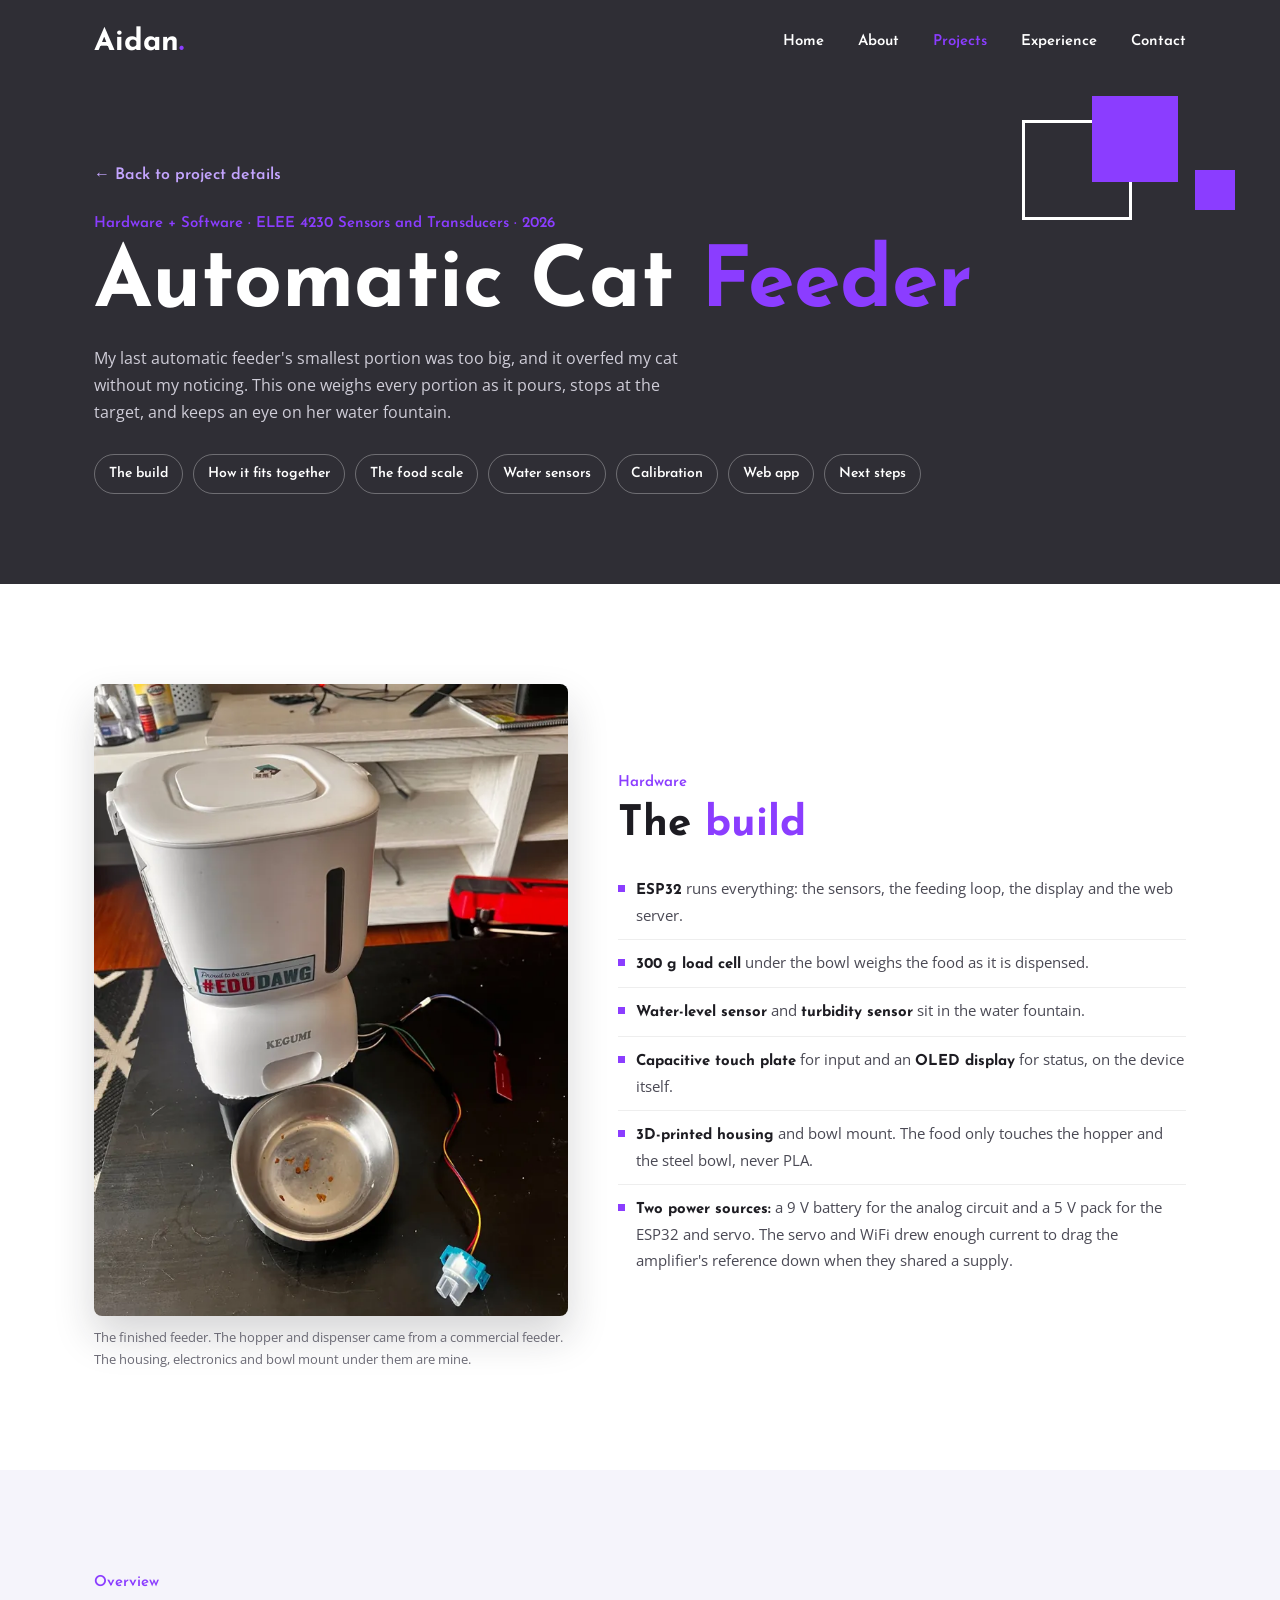
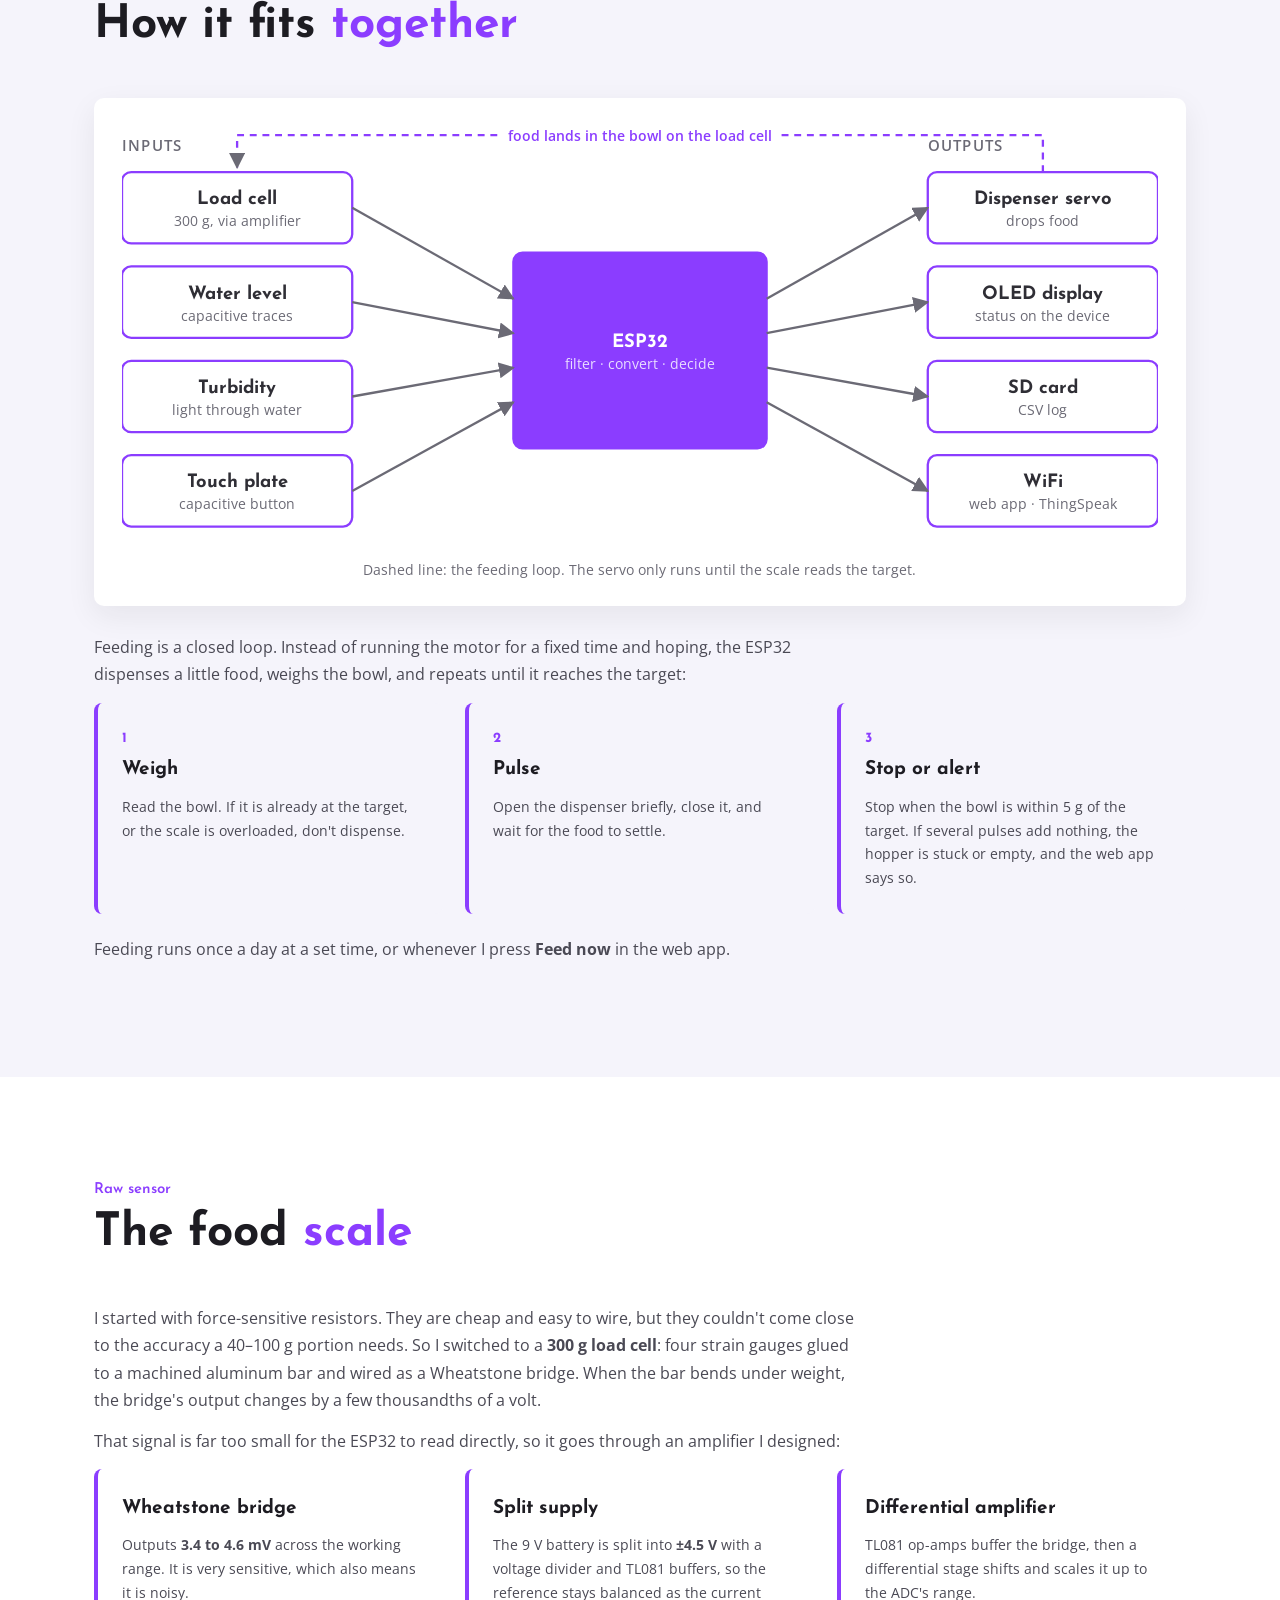
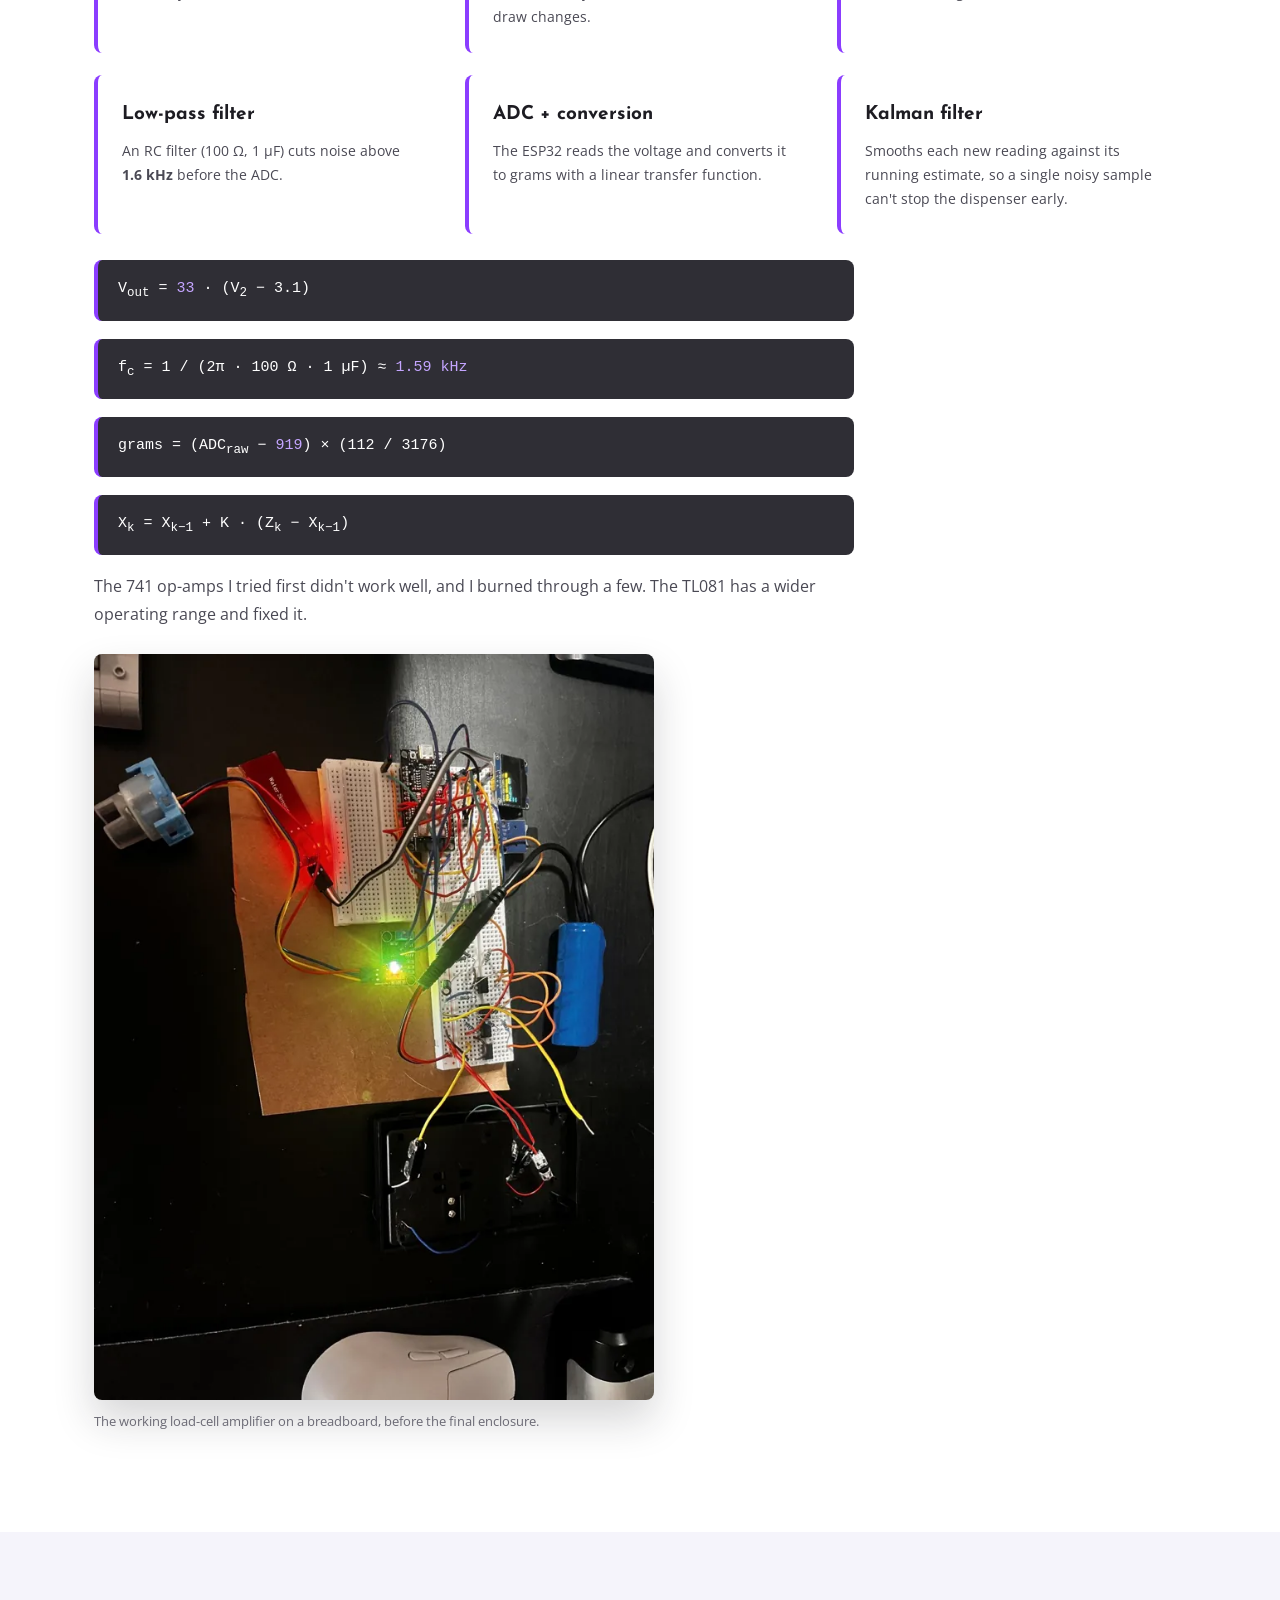
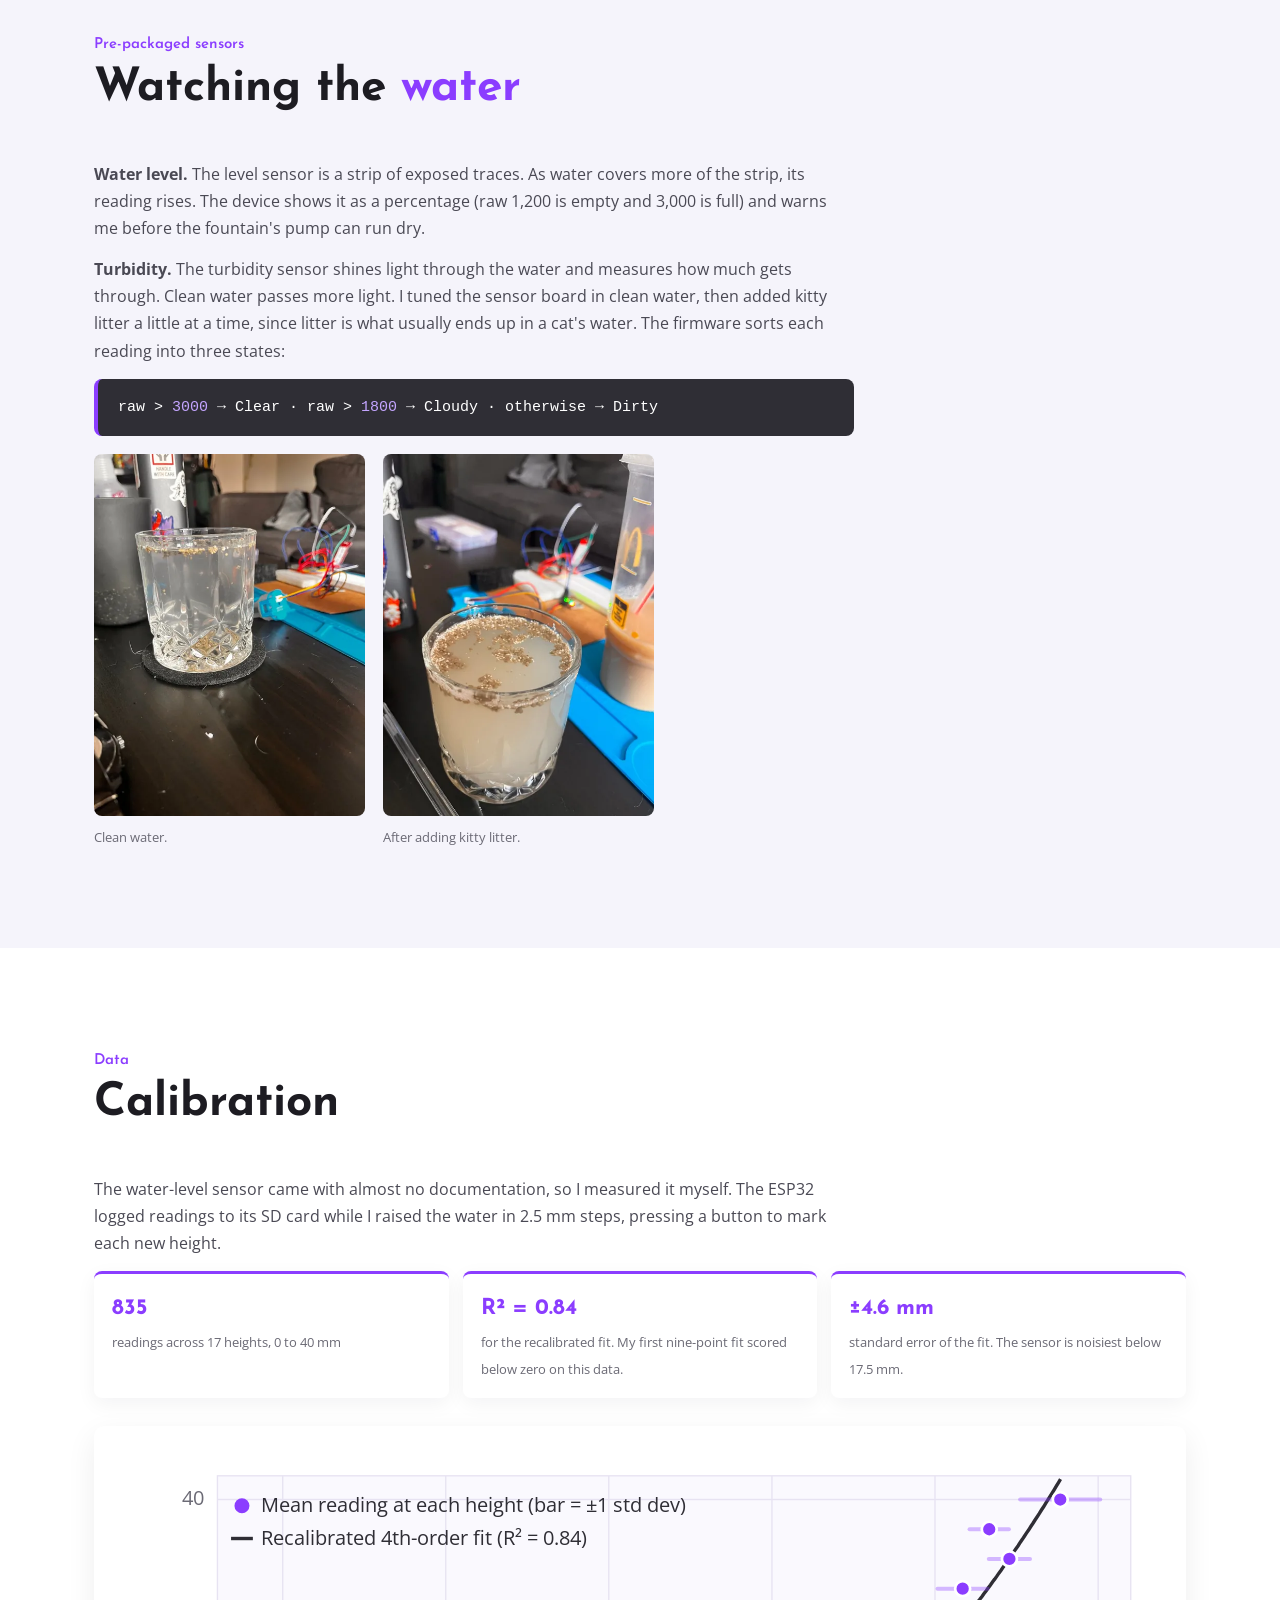
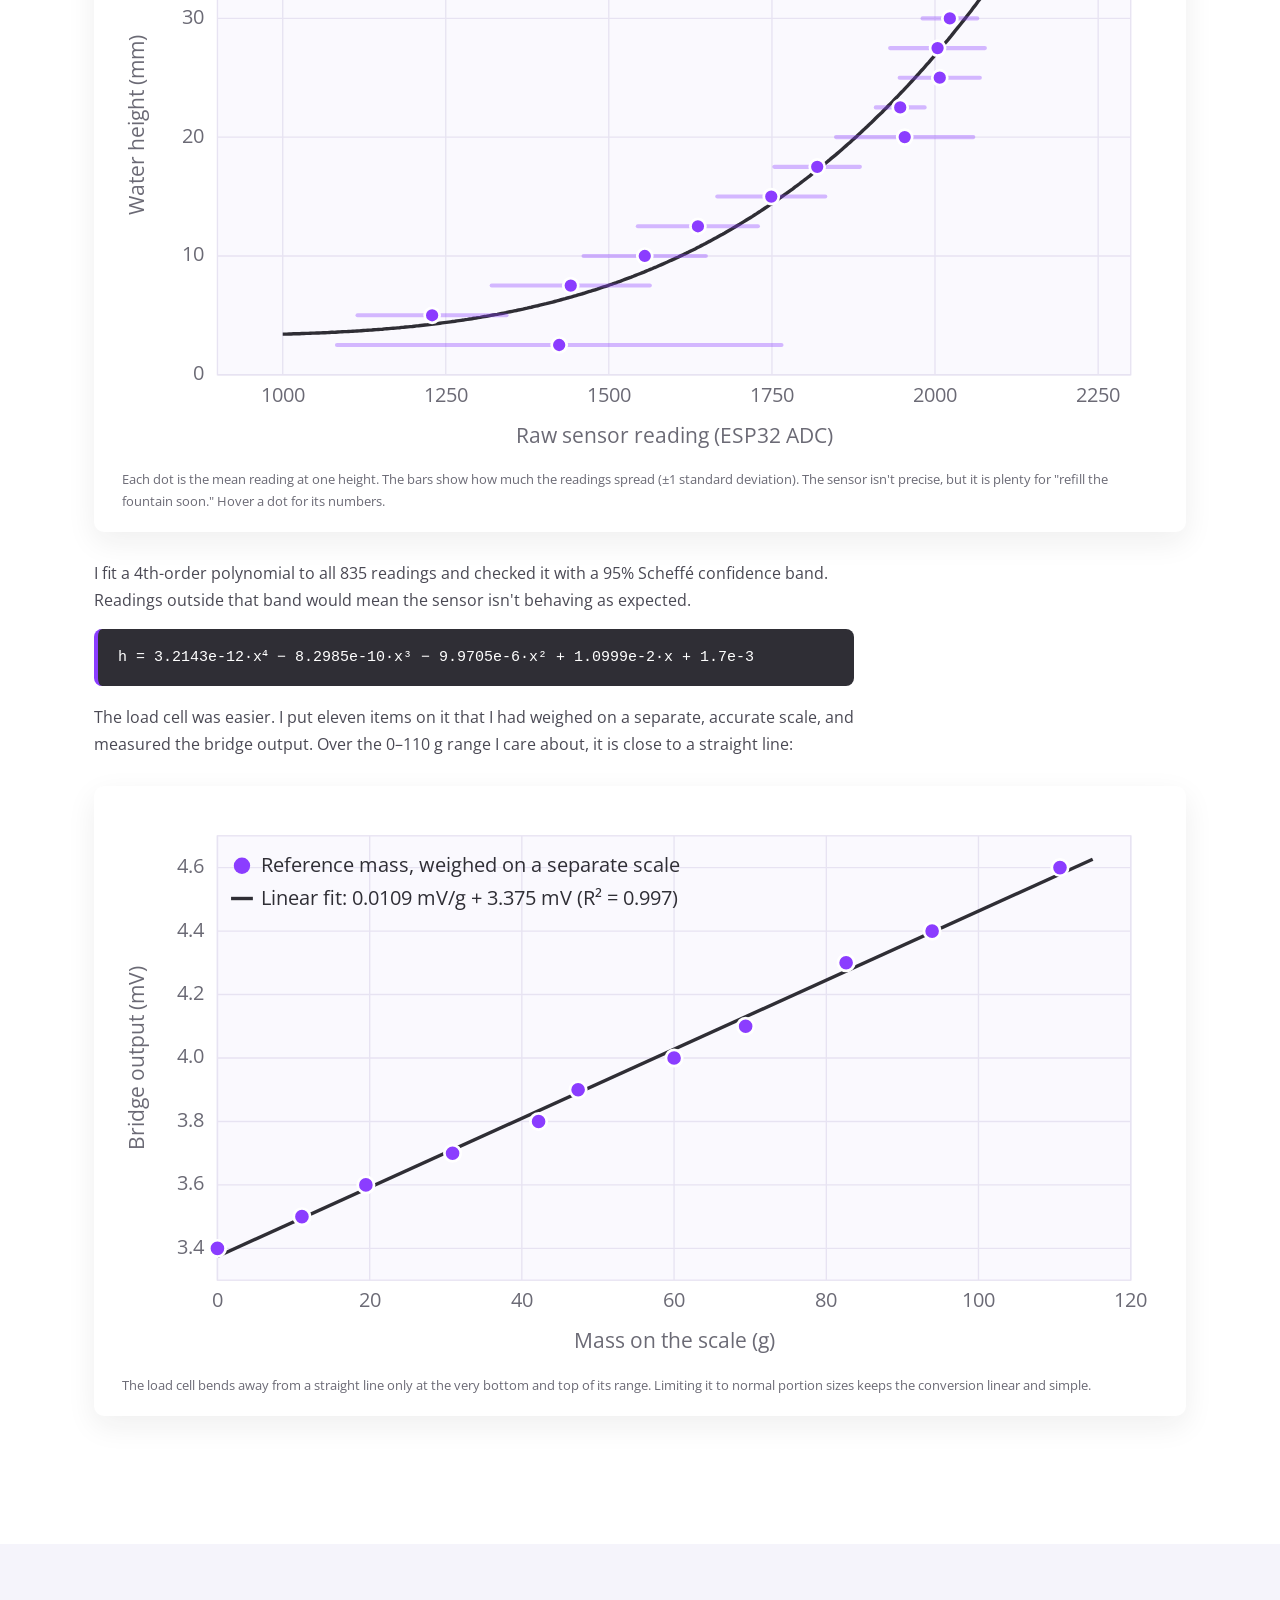
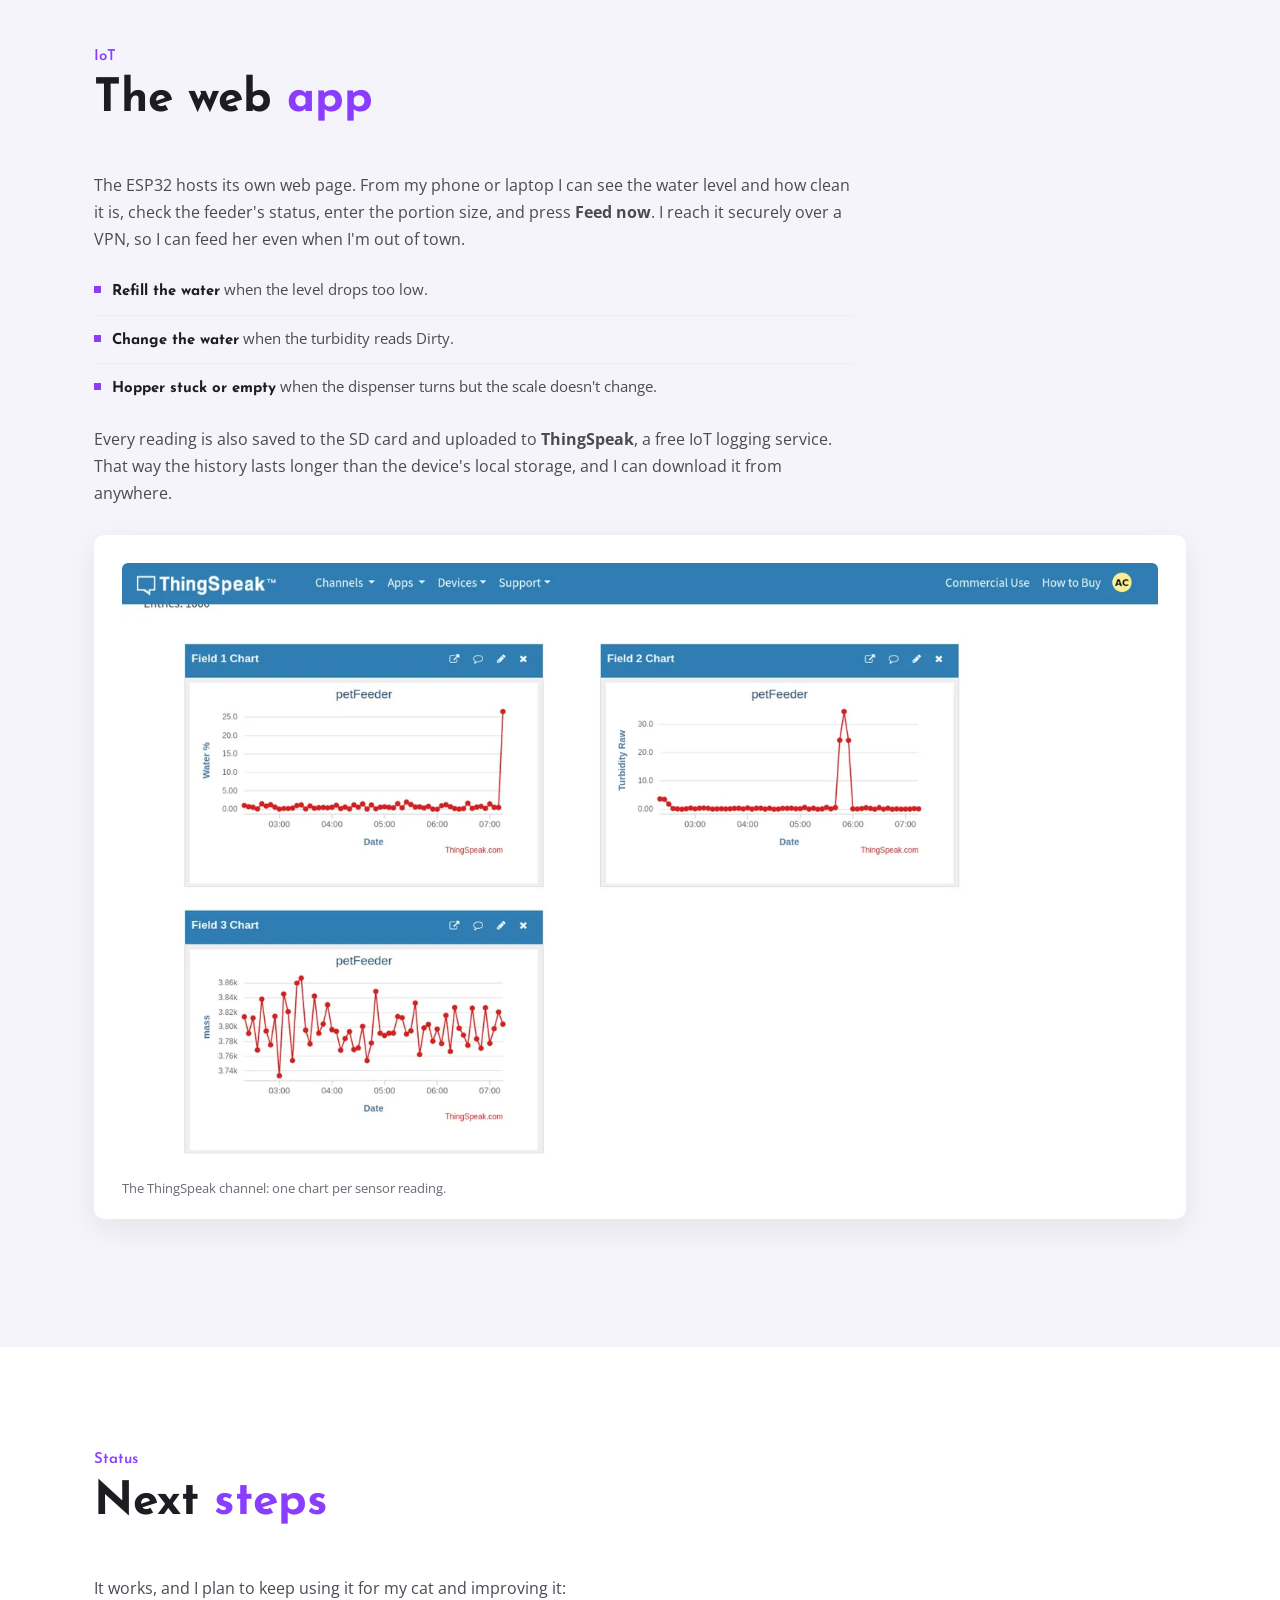
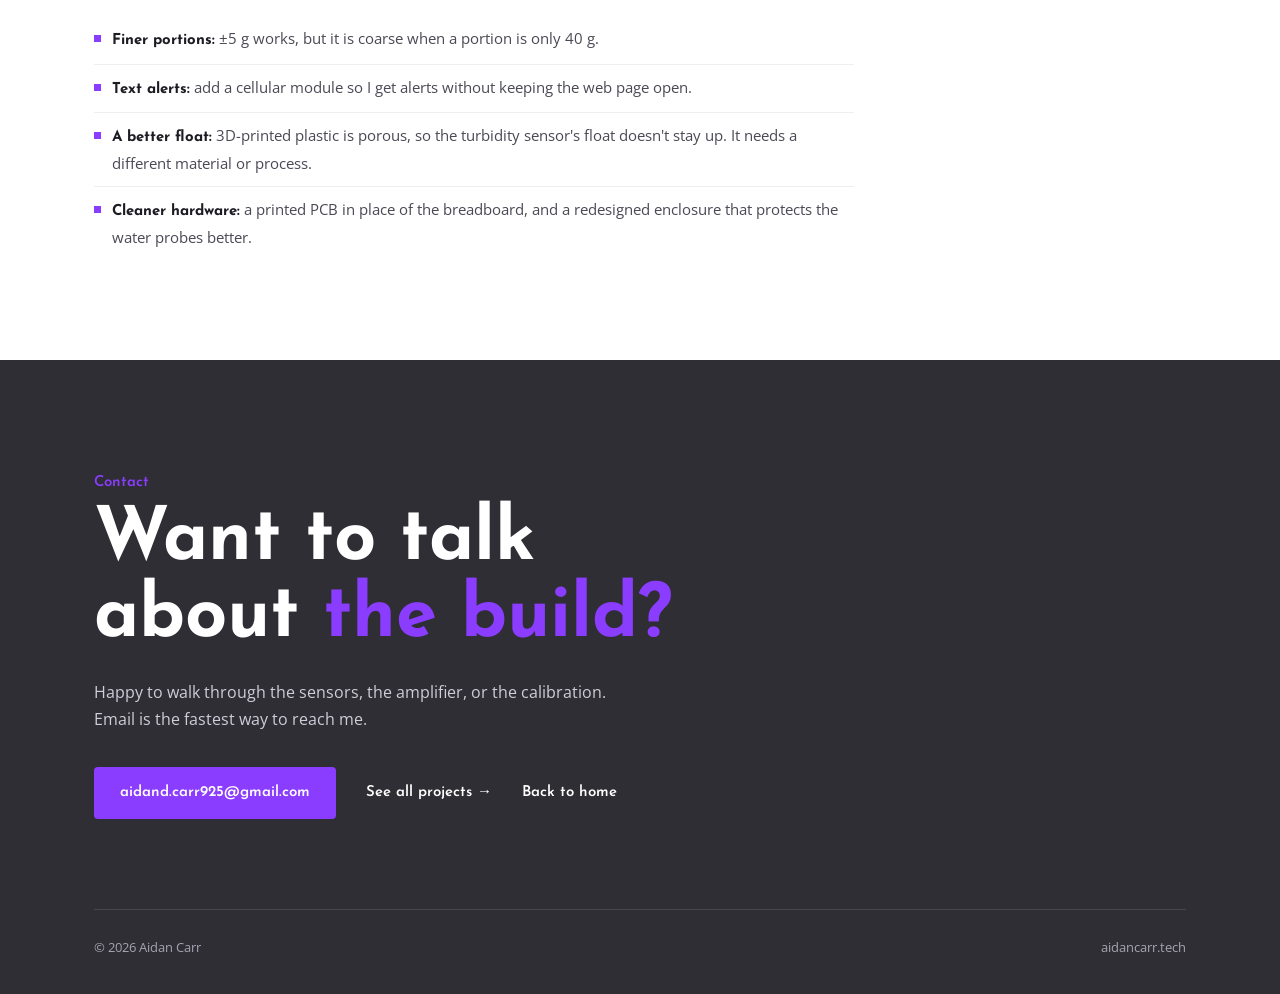
==== cat-feeder.html @ 960947ce "Add cat feeder explanation page; replace demo video link with it Co-Authored-By: Claude Opus 5.5 <no" ====
<!doctype html>
<html lang="en">
<head>
<meta charset="utf-8">
<meta name="viewport" content="width=device-width, initial-scale=1">
<title>Automatic Cat Feeder | Aidan Carr</title>
<meta name="description" content="How Aidan Carr's ESP32 cat feeder weighs every portion with a load cell, monitors water level and turbidity, and serves a web app for remote feeding.">
<link rel="preconnect" href="https://fonts.googleapis.com">
<link rel="preconnect" href="https://fonts.gstatic.com" crossorigin>
<link href="https://fonts.googleapis.com/css2?family=Josefin+Sans:wght@400;600;700&family=Open+Sans:wght@400;600&display=swap" rel="stylesheet">
<link rel="stylesheet" href="style.css">
<style>
.split{display:grid;grid-template-columns:1fr 1.2fr;gap:50px;align-items:center}
.photo img{width:100%;height:auto;display:block;border-radius:8px;box-shadow:0 20px 40px rgba(29,28,34,.18)}
figure{margin:0}
figcaption{font-size:13px;color:var(--muted);margin-top:10px}
.facts{list-style:none}
.facts li{font-size:15px;color:#4a4954;padding:10px 0 10px 18px;position:relative;border-bottom:1px solid #eee}
.facts li:last-child{border:0}
.facts li::before{content:'';position:absolute;left:0;top:19px;width:7px;height:7px;background:var(--purple)}
.facts b{font-family:'Josefin Sans';color:var(--ink)}
.prose{max-width:760px}
.prose p{color:#4a4954;margin-bottom:14px}
.eq{font-family:ui-monospace,SFMono-Regular,Menlo,monospace;font-size:15px;background:var(--dark);color:#fff;border-radius:8px;padding:16px 20px;margin:6px 0 18px;overflow-x:auto;white-space:nowrap;border-left:4px solid var(--purple)}
.eq .c{color:#c4a5ff}
.fig-card{background:#fff;border-radius:10px;padding:28px 28px 20px;box-shadow:0 10px 30px rgba(29,28,34,.07);margin:28px 0}
.fig-card figcaption{margin-top:14px}
.blocks{display:grid;grid-template-columns:repeat(3,1fr);gap:22px;margin-top:8px}
.block{background:var(--light);border-radius:8px;padding:24px;border-left:4px solid var(--purple)}
.sec.alt .block{background:#fff}
.block h3{font-size:19px;margin-bottom:8px}
.block p{font-size:14px;color:#4a4954}
.block code{font-size:12.5px;background:#ece6ff;color:var(--purple-d);padding:1px 6px;border-radius:4px}
.block .n{font-family:'Josefin Sans';font-weight:700;color:var(--purple);font-size:14px;display:block;margin-bottom:4px}
.stats{display:grid;grid-template-columns:repeat(3,1fr);gap:14px;margin:8px 0 18px}
.stats div{background:#fff;border-radius:8px;padding:16px 18px;border-top:3px solid var(--purple);box-shadow:0 6px 20px rgba(29,28,34,.05)}
.stats b{display:block;font-family:'Josefin Sans';font-size:22px;color:var(--purple)}
.stats small{color:var(--muted);font-size:13px}
.scroll{overflow-x:auto;-webkit-overflow-scrolling:touch}
.scroll svg{min-width:600px}
.pair{display:grid;grid-template-columns:1fr 1fr;gap:18px;max-width:560px}
.pair img{width:100%;height:auto;display:block;border-radius:8px}
@media(max-width:980px){.split{grid-template-columns:1fr;gap:30px}.blocks{grid-template-columns:1fr 1fr}.stats{grid-template-columns:1fr}.fig-card{padding:18px 14px 14px}}
@media(max-width:600px){.blocks{grid-template-columns:1fr}}
</style>
</head>
<body>

<nav><div class="wrap">
<a class="logo" href="index.html">Aidan<span>.</span></a>
<ul>
<li><a href="index.html">Home</a></li>
<li><a href="index.html#about">About</a></li>
<li><a class="on" href="projects.html">Projects</a></li>
<li><a href="experience.html">Experience</a></li>
<li><a href="index.html#contact">Contact</a></li>
</ul>
</div></nav>

<header class="page-hero">
<div class="pf"></div><div class="sq p1"></div><div class="sq p2"></div>
<div class="wrap">
<a class="back" href="projects.html#cat-feeder">← Back to project details</a>
<span class="eyebrow">Hardware + Software · ELEE 4230 Sensors and Transducers · 2026</span>
<h1>Automatic Cat <span>Feeder</span></h1>
<p>My last automatic feeder's smallest portion was too big, and it overfed my cat without my noticing. This one weighs every portion as it pours, stops at the target, and keeps an eye on her water fountain.</p>
<div class="jump"><a href="#build">The build</a><a href="#system">How it fits together</a><a href="#scale">The food scale</a><a href="#water">Water sensors</a><a href="#calibration">Calibration</a><a href="#web">Web app</a><a href="#next">Next steps</a></div>
</div>
</header>

<section class="sec alt" id="build"><div class="wrap split">
<figure class="photo">
<img src="cat-feeder-final.webp" alt="The finished feeder: a white hopper on top of a 3D-printed base, with a steel bowl on the load-cell mount and the water sensors on wires beside it." width="675" height="900" loading="lazy">
<figcaption>The finished feeder. The hopper and dispenser came from a commercial feeder. The housing, electronics and bowl mount under them are mine.</figcaption>
</figure>
<div>
<span class="eyebrow">Hardware</span>
<h2 style="font-size:clamp(30px,3.6vw,42px);line-height:1.1;margin-bottom:18px">The <span class="purple">build</span></h2>
<ul class="facts">
<li><b>ESP32</b> runs everything: the sensors, the feeding loop, the display and the web server.</li>
<li><b>300 g load cell</b> under the bowl weighs the food as it is dispensed.</li>
<li><b>Water-level sensor</b> and <b>turbidity sensor</b> sit in the water fountain.</li>
<li><b>Capacitive touch plate</b> for input and an <b>OLED display</b> for status, on the device itself.</li>
<li><b>3D-printed housing</b> and bowl mount. The food only touches the hopper and the steel bowl, never PLA.</li>
<li><b>Two power sources:</b> a 9 V battery for the analog circuit and a 5 V pack for the ESP32 and servo. The servo and WiFi drew enough current to drag the amplifier's reference down when they shared a supply.</li>
</ul>
</div>
</div></section>

<section class="sec" id="system"><div class="wrap">
<div class="sec-head"><span class="eyebrow">Overview</span><h2>How it fits <span class="purple">together</span></h2></div>
<figure class="fig-card">
<div class="scroll"><svg viewBox="0 0 900 400" xmlns="http://www.w3.org/2000/svg" role="img" aria-labelledby="sysT sysD" style="width:100%;height:auto;display:block">
<title id="sysT">How the feeder is connected</title>
<desc id="sysD">Four inputs feed the ESP32: the load cell through its amplifier, the water level sensor, the turbidity sensor, and the touch plate. The ESP32 drives the dispenser servo, the OLED display and the SD card, and talks over WiFi to the web app and ThingSpeak. The servo drops food into the bowl on the load cell, which closes the feeding loop.</desc>
<defs><marker id="ah" viewBox="0 0 10 10" refX="9" refY="5" markerWidth="7" markerHeight="7" orient="auto"><path d="M0 0L10 5L0 10z" fill="#6b6a75"/></marker></defs>
<text x="0" y="22" font-size="13" font-weight="600" fill="#6b6a75" letter-spacing=".08em">INPUTS</text>
<text x="700" y="22" font-size="13" font-weight="600" fill="#6b6a75" letter-spacing=".08em">OUTPUTS</text>
<rect x="0" y="40" width="200" height="62" rx="8" fill="#fff" stroke="#8b3dff" stroke-width="2"/><text x="100.0" y="68.0" text-anchor="middle" font-family="Josefin Sans,sans-serif" font-weight="700" font-size="16" fill="#2f2e35">Load cell</text><text x="100.0" y="87.0" text-anchor="middle" font-size="12.5" fill="#6b6a75">300 g, via amplifier</text>
<rect x="0" y="122" width="200" height="62" rx="8" fill="#fff" stroke="#8b3dff" stroke-width="2"/><text x="100.0" y="150.0" text-anchor="middle" font-family="Josefin Sans,sans-serif" font-weight="700" font-size="16" fill="#2f2e35">Water level</text><text x="100.0" y="169.0" text-anchor="middle" font-size="12.5" fill="#6b6a75">capacitive traces</text>
<rect x="0" y="204" width="200" height="62" rx="8" fill="#fff" stroke="#8b3dff" stroke-width="2"/><text x="100.0" y="232.0" text-anchor="middle" font-family="Josefin Sans,sans-serif" font-weight="700" font-size="16" fill="#2f2e35">Turbidity</text><text x="100.0" y="251.0" text-anchor="middle" font-size="12.5" fill="#6b6a75">light through water</text>
<rect x="0" y="286" width="200" height="62" rx="8" fill="#fff" stroke="#8b3dff" stroke-width="2"/><text x="100.0" y="314.0" text-anchor="middle" font-family="Josefin Sans,sans-serif" font-weight="700" font-size="16" fill="#2f2e35">Touch plate</text><text x="100.0" y="333.0" text-anchor="middle" font-size="12.5" fill="#6b6a75">capacitive button</text>
<rect x="340" y="110" width="220" height="170" rx="8" fill="#8b3dff" stroke="#8b3dff" stroke-width="2"/><text x="450.0" y="192.0" text-anchor="middle" font-family="Josefin Sans,sans-serif" font-weight="700" font-size="16" fill="#fff">ESP32</text><text x="450.0" y="211.0" text-anchor="middle" font-size="12.5" fill="#e9ddff">filter · convert · decide</text>
<rect x="700" y="40" width="200" height="62" rx="8" fill="#fff" stroke="#8b3dff" stroke-width="2"/><text x="800.0" y="68.0" text-anchor="middle" font-family="Josefin Sans,sans-serif" font-weight="700" font-size="16" fill="#2f2e35">Dispenser servo</text><text x="800.0" y="87.0" text-anchor="middle" font-size="12.5" fill="#6b6a75">drops food</text>
<rect x="700" y="122" width="200" height="62" rx="8" fill="#fff" stroke="#8b3dff" stroke-width="2"/><text x="800.0" y="150.0" text-anchor="middle" font-family="Josefin Sans,sans-serif" font-weight="700" font-size="16" fill="#2f2e35">OLED display</text><text x="800.0" y="169.0" text-anchor="middle" font-size="12.5" fill="#6b6a75">status on the device</text>
<rect x="700" y="204" width="200" height="62" rx="8" fill="#fff" stroke="#8b3dff" stroke-width="2"/><text x="800.0" y="232.0" text-anchor="middle" font-family="Josefin Sans,sans-serif" font-weight="700" font-size="16" fill="#2f2e35">SD card</text><text x="800.0" y="251.0" text-anchor="middle" font-size="12.5" fill="#6b6a75">CSV log</text>
<rect x="700" y="286" width="200" height="62" rx="8" fill="#fff" stroke="#8b3dff" stroke-width="2"/><text x="800.0" y="314.0" text-anchor="middle" font-family="Josefin Sans,sans-serif" font-weight="700" font-size="16" fill="#2f2e35">WiFi</text><text x="800.0" y="333.0" text-anchor="middle" font-size="12.5" fill="#6b6a75">web app · ThingSpeak</text>
<path d="M200 71L340 150" stroke="#6b6a75" stroke-width="2" marker-end="url(#ah)"/><path d="M200 153L340 180" stroke="#6b6a75" stroke-width="2" marker-end="url(#ah)"/><path d="M200 235L340 210" stroke="#6b6a75" stroke-width="2" marker-end="url(#ah)"/><path d="M200 317L340 240" stroke="#6b6a75" stroke-width="2" marker-end="url(#ah)"/>
<path d="M560 150L700 71" stroke="#6b6a75" stroke-width="2" marker-end="url(#ah)"/><path d="M560 180L700 153" stroke="#6b6a75" stroke-width="2" marker-end="url(#ah)"/><path d="M560 210L700 235" stroke="#6b6a75" stroke-width="2" marker-end="url(#ah)"/><path d="M560 240L700 317" stroke="#6b6a75" stroke-width="2" marker-end="url(#ah)"/>
<path d="M800 40V8H100V36" fill="none" stroke="#8b3dff" stroke-width="2" stroke-dasharray="6 5" marker-end="url(#ah)"/>
<rect x="330" y="0" width="240" height="18" fill="#fff"/>
<text x="450" y="13" text-anchor="middle" font-size="12.5" font-weight="600" fill="#8b3dff">food lands in the bowl on the load cell</text>
<text x="450" y="390" text-anchor="middle" font-size="12.5" fill="#6b6a75">Dashed line: the feeding loop. The servo only runs until the scale reads the target.</text>
</svg></div>
</figure>
<div class="prose"><p>Feeding is a closed loop. Instead of running the motor for a fixed time and hoping, the ESP32 dispenses a little food, weighs the bowl, and repeats until it reaches the target:</p></div>
<div class="blocks">
<div class="block"><span class="n">1</span><h3>Weigh</h3><p>Read the bowl. If it is already at the target, or the scale is overloaded, don't dispense.</p></div>
<div class="block"><span class="n">2</span><h3>Pulse</h3><p>Open the dispenser briefly, close it, and wait for the food to settle.</p></div>
<div class="block"><span class="n">3</span><h3>Stop or alert</h3><p>Stop when the bowl is within 5 g of the target. If several pulses add nothing, the hopper is stuck or empty, and the web app says so.</p></div>
</div>
<div class="prose" style="margin-top:22px"><p>Feeding runs once a day at a set time, or whenever I press <b>Feed now</b> in the web app.</p></div>
</div></section>

<section class="sec alt" id="scale"><div class="wrap">
<div class="sec-head"><span class="eyebrow">Raw sensor</span><h2>The food <span class="purple">scale</span></h2></div>
<div class="prose">
<p>I started with force-sensitive resistors. They are cheap and easy to wire, but they couldn't come close to the accuracy a 40–100 g portion needs. So I switched to a <b>300 g load cell</b>: four strain gauges glued to a machined aluminum bar and wired as a Wheatstone bridge. When the bar bends under weight, the bridge's output changes by a few thousandths of a volt.</p>
<p>That signal is far too small for the ESP32 to read directly, so it goes through an amplifier I designed:</p>
</div>
<div class="blocks">
<div class="block"><h3>Wheatstone bridge</h3><p>Outputs <b>3.4 to 4.6 mV</b> across the working range. It is very sensitive, which also means it is noisy.</p></div>
<div class="block"><h3>Split supply</h3><p>The 9 V battery is split into <b>±4.5 V</b> with a voltage divider and TL081 buffers, so the reference stays balanced as the current draw changes.</p></div>
<div class="block"><h3>Differential amplifier</h3><p>TL081 op-amps buffer the bridge, then a differential stage shifts and scales it up to the ADC's range.</p></div>
<div class="block"><h3>Low-pass filter</h3><p>An RC filter (100 Ω, 1 µF) cuts noise above <b>1.6 kHz</b> before the ADC.</p></div>
<div class="block"><h3>ADC + conversion</h3><p>The ESP32 reads the voltage and converts it to grams with a linear transfer function.</p></div>
<div class="block"><h3>Kalman filter</h3><p>Smooths each new reading against its running estimate, so a single noisy sample can't stop the dispenser early.</p></div>
</div>
<div class="prose" style="margin-top:26px">
<div class="eq">V<sub>out</sub> = <span class="c">33</span> · (V<sub>2</sub> − 3.1)</div>
<div class="eq">f<sub>c</sub> = 1 / (2π · 100 Ω · 1 µF) ≈ <span class="c">1.59 kHz</span></div>
<div class="eq">grams = (ADC<sub>raw</sub> − <span class="c">919</span>) × (112 / 3176)</div>
<div class="eq">X<sub>k</sub> = X<sub>k−1</sub> + K · (Z<sub>k</sub> − X<sub>k−1</sub>)</div>
<p>The 741 op-amps I tried first didn't work well, and I burned through a few. The TL081 has a wider operating range and fixed it.</p>
</div>
<figure class="photo" style="max-width:560px;margin-top:26px">
<img src="cat-feeder-load-cell.webp" alt="Breadboard with the ESP32, TL081 op-amps and wiring for the load-cell amplifier." width="675" height="900" loading="lazy">
<figcaption>The working load-cell amplifier on a breadboard, before the final enclosure.</figcaption>
</figure>
</div></section>

<section class="sec" id="water"><div class="wrap">
<div class="sec-head"><span class="eyebrow">Pre-packaged sensors</span><h2>Watching the <span class="purple">water</span></h2></div>
<div class="prose">
<p><b>Water level.</b> The level sensor is a strip of exposed traces. As water covers more of the strip, its reading rises. The device shows it as a percentage (raw 1,200 is empty and 3,000 is full) and warns me before the fountain's pump can run dry.</p>
<p><b>Turbidity.</b> The turbidity sensor shines light through the water and measures how much gets through. Clean water passes more light. I tuned the sensor board in clean water, then added kitty litter a little at a time, since litter is what usually ends up in a cat's water. The firmware sorts each reading into three states:</p>
<div class="eq">raw &gt; <span class="c">3000</span> → Clear  ·  raw &gt; <span class="c">1800</span> → Cloudy  ·  otherwise → Dirty</div>
</div>
<div class="pair" style="margin-top:10px">
<figure><img src="cat-feeder-turbidity-clear.webp" alt="A glass of clear water with the turbidity sensor beside it." width="525" height="700" loading="lazy"><figcaption>Clean water.</figcaption></figure>
<figure><img src="cat-feeder-turbidity-litter.webp" alt="The same glass, now cloudy with kitty litter stirred in." width="525" height="700" loading="lazy"><figcaption>After adding kitty litter.</figcaption></figure>
</div>
</div></section>

<section class="sec alt" id="calibration"><div class="wrap">
<div class="sec-head"><span class="eyebrow">Data</span><h2>Calibration</h2></div>
<div class="prose">
<p>The water-level sensor came with almost no documentation, so I measured it myself. The ESP32 logged readings to its SD card while I raised the water in 2.5 mm steps, pressing a button to mark each new height.</p>
</div>
<div class="stats">
<div><b>835</b><small>readings across 17 heights, 0 to 40 mm</small></div>
<div><b>R² = 0.84</b><small>for the recalibrated fit. My first nine-point fit scored below zero on this data.</small></div>
<div><b>±4.6 mm</b><small>standard error of the fit. The sensor is noisiest below 17.5 mm.</small></div>
</div>
<figure class="fig-card">
<div class="scroll"><svg viewBox="0 0 760 440" xmlns="http://www.w3.org/2000/svg" role="img" aria-labelledby="wlT wlD" style="width:100%;height:auto;display:block">
<title id="wlT">Water level sensor calibration</title><desc id="wlD">Mean raw reading at each of 16 heights from 2.5 to 40 mm, with one-standard-deviation bars and the recalibrated fourth-order fit. Readings rise from about 1,230 at 5 mm to about 2,190 at 40 mm, and the spread is widest below 17.5 mm.</desc>
<rect x="70" y="16" width="670" height="366" fill="#faf9fe" stroke="#e7e3f2"/>
<path d="M117.9 16V382" stroke="#e7e3f2"/><text x="117.9" y="402" text-anchor="middle" font-size="15" fill="#6b6a75">1000</text>
<path d="M237.5 16V382" stroke="#e7e3f2"/><text x="237.5" y="402" text-anchor="middle" font-size="15" fill="#6b6a75">1250</text>
<path d="M357.1 16V382" stroke="#e7e3f2"/><text x="357.1" y="402" text-anchor="middle" font-size="15" fill="#6b6a75">1500</text>
<path d="M476.8 16V382" stroke="#e7e3f2"/><text x="476.8" y="402" text-anchor="middle" font-size="15" fill="#6b6a75">1750</text>
<path d="M596.4 16V382" stroke="#e7e3f2"/><text x="596.4" y="402" text-anchor="middle" font-size="15" fill="#6b6a75">2000</text>
<path d="M716.1 16V382" stroke="#e7e3f2"/><text x="716.1" y="402" text-anchor="middle" font-size="15" fill="#6b6a75">2250</text>
<path d="M70 382.0H740" stroke="#e7e3f2"/><text x="60" y="386.0" text-anchor="end" font-size="15" fill="#6b6a75">0</text>
<path d="M70 294.9H740" stroke="#e7e3f2"/><text x="60" y="298.9" text-anchor="end" font-size="15" fill="#6b6a75">10</text>
<path d="M70 207.7H740" stroke="#e7e3f2"/><text x="60" y="211.7" text-anchor="end" font-size="15" fill="#6b6a75">20</text>
<path d="M70 120.6H740" stroke="#e7e3f2"/><text x="60" y="124.6" text-anchor="end" font-size="15" fill="#6b6a75">30</text>
<path d="M70 33.4H740" stroke="#e7e3f2"/><text x="60" y="37.4" text-anchor="end" font-size="15" fill="#6b6a75">40</text>
<text x="405.0" y="432" text-anchor="middle" font-size="15.5" fill="#6b6a75">Raw sensor reading (ESP32 ADC)</text>
<text transform="translate(16 199.0) rotate(-90)" text-anchor="middle" font-size="15.5" fill="#6b6a75">Water height (mm)</text>
<polyline points="117.9,352.2 119.4,352.2 121.0,352.2 122.5,352.1 124.1,352.1 125.7,352.0 127.2,352.0 128.8,351.9 130.3,351.9 131.9,351.8 133.4,351.8 135.0,351.7 136.6,351.7 138.1,351.6 139.7,351.5 141.2,351.5 142.8,351.4 144.4,351.4 145.9,351.3 147.5,351.2 149.0,351.2 150.6,351.1 152.2,351.0 153.7,350.9 155.3,350.9 156.8,350.8 158.4,350.7 160.0,350.6 161.5,350.5 163.1,350.4 164.6,350.4 166.2,350.3 167.8,350.2 169.3,350.1 170.9,350.0 172.4,349.9 174.0,349.8 175.5,349.7 177.1,349.6 178.7,349.5 180.2,349.4 181.8,349.3 183.3,349.2 184.9,349.0 186.5,348.9 188.0,348.8 189.6,348.7 191.1,348.6 192.7,348.4 194.3,348.3 195.8,348.2 197.4,348.0 198.9,347.9 200.5,347.8 202.1,347.6 203.6,347.5 205.2,347.3 206.7,347.2 208.3,347.0 209.9,346.9 211.4,346.7 213.0,346.6 214.5,346.4 216.1,346.2 217.6,346.1 219.2,345.9 220.8,345.7 222.3,345.5 223.9,345.4 225.4,345.2 227.0,345.0 228.6,344.8 230.1,344.6 231.7,344.4 233.2,344.2 234.8,344.0 236.4,343.8 237.9,343.6 239.5,343.4 241.0,343.2 242.6,343.0 244.2,342.8 245.7,342.5 247.3,342.3 248.8,342.1 250.4,341.9 252.0,341.6 253.5,341.4 255.1,341.1 256.6,340.9 258.2,340.6 259.7,340.4 261.3,340.1 262.9,339.9 264.4,339.6 266.0,339.3 267.5,339.1 269.1,338.8 270.7,338.5 272.2,338.2 273.8,337.9 275.3,337.7 276.9,337.4 278.5,337.1 280.0,336.8 281.6,336.5 283.1,336.1 284.7,335.8 286.3,335.5 287.8,335.2 289.4,334.9 290.9,334.5 292.5,334.2 294.1,333.9 295.6,333.5 297.2,333.2 298.7,332.8 300.3,332.5 301.8,332.1 303.4,331.7 305.0,331.4 306.5,331.0 308.1,330.6 309.6,330.2 311.2,329.9 312.8,329.5 314.3,329.1 315.9,328.7 317.4,328.3 319.0,327.9 320.6,327.4 322.1,327.0 323.7,326.6 325.2,326.2 326.8,325.7 328.4,325.3 329.9,324.9 331.5,324.4 333.0,324.0 334.6,323.5 336.2,323.0 337.7,322.6 339.3,322.1 340.8,321.6 342.4,321.1 343.9,320.7 345.5,320.2 347.1,319.7 348.6,319.2 350.2,318.6 351.7,318.1 353.3,317.6 354.9,317.1 356.4,316.6 358.0,316.0 359.5,315.5 361.1,314.9 362.7,314.4 364.2,313.8 365.8,313.3 367.3,312.7 368.9,312.1 370.5,311.5 372.0,310.9 373.6,310.4 375.1,309.8 376.7,309.1 378.3,308.5 379.8,307.9 381.4,307.3 382.9,306.7 384.5,306.0 386.0,305.4 387.6,304.7 389.2,304.1 390.7,303.4 392.3,302.8 393.8,302.1 395.4,301.4 397.0,300.7 398.5,300.0 400.1,299.3 401.6,298.6 403.2,297.9 404.8,297.2 406.3,296.5 407.9,295.8 409.4,295.0 411.0,294.3 412.6,293.5 414.1,292.8 415.7,292.0 417.2,291.2 418.8,290.5 420.4,289.7 421.9,288.9 423.5,288.1 425.0,287.3 426.6,286.5 428.1,285.7 429.7,284.8 431.3,284.0 432.8,283.2 434.4,282.3 435.9,281.5 437.5,280.6 439.1,279.7 440.6,278.9 442.2,278.0 443.7,277.1 445.3,276.2 446.9,275.3 448.4,274.4 450.0,273.4 451.5,272.5 453.1,271.6 454.7,270.6 456.2,269.7 457.8,268.7 459.3,267.8 460.9,266.8 462.5,265.8 464.0,264.8 465.6,263.8 467.1,262.8 468.7,261.8 470.2,260.8 471.8,259.7 473.4,258.7 474.9,257.6 476.5,256.6 478.0,255.5 479.6,254.5 481.2,253.4 482.7,252.3 484.3,251.2 485.8,250.1 487.4,249.0 489.0,247.8 490.5,246.7 492.1,245.6 493.6,244.4 495.2,243.3 496.8,242.1 498.3,240.9 499.9,239.7 501.4,238.6 503.0,237.3 504.6,236.1 506.1,234.9 507.7,233.7 509.2,232.5 510.8,231.2 512.3,229.9 513.9,228.7 515.5,227.4 517.0,226.1 518.6,224.8 520.1,223.5 521.7,222.2 523.3,220.9 524.8,219.6 526.4,218.2 527.9,216.9 529.5,215.5 531.1,214.1 532.6,212.8 534.2,211.4 535.7,210.0 537.3,208.6 538.9,207.2 540.4,205.7 542.0,204.3 543.5,202.8 545.1,201.4 546.7,199.9 548.2,198.4 549.8,197.0 551.3,195.5 552.9,193.9 554.4,192.4 556.0,190.9 557.6,189.4 559.1,187.8 560.7,186.3 562.2,184.7 563.8,183.1 565.4,181.5 566.9,179.9 568.5,178.3 570.0,176.7 571.6,175.0 573.2,173.4 574.7,171.7 576.3,170.1 577.8,168.4 579.4,166.7 581.0,165.0 582.5,163.3 584.1,161.6 585.6,159.8 587.2,158.1 588.8,156.3 590.3,154.6 591.9,152.8 593.4,151.0 595.0,149.2 596.5,147.4 598.1,145.6 599.7,143.7 601.2,141.9 602.8,140.0 604.3,138.1 605.9,136.3 607.5,134.4 609.0,132.5 610.6,130.5 612.1,128.6 613.7,126.7 615.3,124.7 616.8,122.8 618.4,120.8 619.9,118.8 621.5,116.8 623.1,114.8 624.6,112.7 626.2,110.7 627.7,108.6 629.3,106.6 630.9,104.5 632.4,102.4 634.0,100.3 635.5,98.2 637.1,96.1 638.6,93.9 640.2,91.8 641.8,89.6 643.3,87.4 644.9,85.3 646.4,83.0 648.0,80.8 649.6,78.6 651.1,76.4 652.7,74.1 654.2,71.8 655.8,69.5 657.4,67.3 658.9,64.9 660.5,62.6 662.0,60.3 663.6,57.9 665.2,55.6 666.7,53.2 668.3,50.8 669.8,48.4 671.4,46.0 673.0,43.6 674.5,41.1 676.1,38.7 677.6,36.2 679.2,33.7 680.7,31.2 682.3,28.7 683.9,26.1 685.4,23.6 687.0,21.0 688.5,18.5" fill="none" stroke="#2f2e35" stroke-width="2.5"/>
<path d="M157.7 360.2H483.8" stroke="#8b3dff" stroke-opacity=".35" stroke-width="3" stroke-linecap="round"/>
<circle cx="320.7" cy="360.2" r="5.5" fill="#8b3dff" stroke="#fff" stroke-width="2"><title>2.5 mm: mean 1424, ±341 (n = 36)</title></circle>
<path d="M172.8 338.4H282.1" stroke="#8b3dff" stroke-opacity=".35" stroke-width="3" stroke-linecap="round"/>
<circle cx="227.5" cy="338.4" r="5.5" fill="#8b3dff" stroke="#fff" stroke-width="2"><title>5 mm: mean 1229, ±114 (n = 64)</title></circle>
<path d="M271.2 316.6H387.2" stroke="#8b3dff" stroke-opacity=".35" stroke-width="3" stroke-linecap="round"/>
<circle cx="329.2" cy="316.6" r="5.5" fill="#8b3dff" stroke="#fff" stroke-width="2"><title>7.5 mm: mean 1442, ±121 (n = 33)</title></circle>
<path d="M338.6 294.9H428.3" stroke="#8b3dff" stroke-opacity=".35" stroke-width="3" stroke-linecap="round"/>
<circle cx="383.5" cy="294.9" r="5.5" fill="#8b3dff" stroke="#fff" stroke-width="2"><title>10 mm: mean 1555, ±94 (n = 48)</title></circle>
<path d="M378.4 273.1H466.5" stroke="#8b3dff" stroke-opacity=".35" stroke-width="3" stroke-linecap="round"/>
<circle cx="422.5" cy="273.1" r="5.5" fill="#8b3dff" stroke="#fff" stroke-width="2"><title>12.5 mm: mean 1636, ±92 (n = 50)</title></circle>
<path d="M436.7 251.3H515.9" stroke="#8b3dff" stroke-opacity=".35" stroke-width="3" stroke-linecap="round"/>
<circle cx="476.3" cy="251.3" r="5.5" fill="#8b3dff" stroke="#fff" stroke-width="2"><title>15 mm: mean 1749, ±83 (n = 70)</title></circle>
<path d="M478.6 229.5H541.3" stroke="#8b3dff" stroke-opacity=".35" stroke-width="3" stroke-linecap="round"/>
<circle cx="510.0" cy="229.5" r="5.5" fill="#8b3dff" stroke="#fff" stroke-width="2"><title>17.5 mm: mean 1819, ±66 (n = 71)</title></circle>
<path d="M523.8 207.7H624.5" stroke="#8b3dff" stroke-opacity=".35" stroke-width="3" stroke-linecap="round"/>
<circle cx="574.2" cy="207.7" r="5.5" fill="#8b3dff" stroke="#fff" stroke-width="2"><title>20 mm: mean 1953, ±105 (n = 56)</title></circle>
<path d="M553.0 185.9H588.8" stroke="#8b3dff" stroke-opacity=".35" stroke-width="3" stroke-linecap="round"/>
<circle cx="570.9" cy="185.9" r="5.5" fill="#8b3dff" stroke="#fff" stroke-width="2"><title>22.5 mm: mean 1947, ±37 (n = 36)</title></circle>
<path d="M570.5 164.1H629.3" stroke="#8b3dff" stroke-opacity=".35" stroke-width="3" stroke-linecap="round"/>
<circle cx="599.9" cy="164.1" r="5.5" fill="#8b3dff" stroke="#fff" stroke-width="2"><title>25 mm: mean 2007, ±61 (n = 55)</title></circle>
<path d="M563.5 142.4H633.0" stroke="#8b3dff" stroke-opacity=".35" stroke-width="3" stroke-linecap="round"/>
<circle cx="598.3" cy="142.4" r="5.5" fill="#8b3dff" stroke="#fff" stroke-width="2"><title>27.5 mm: mean 2004, ±73 (n = 69)</title></circle>
<path d="M587.3 120.6H627.4" stroke="#8b3dff" stroke-opacity=".35" stroke-width="3" stroke-linecap="round"/>
<circle cx="607.3" cy="120.6" r="5.5" fill="#8b3dff" stroke="#fff" stroke-width="2"><title>30 mm: mean 2023, ±42 (n = 68)</title></circle>
<path d="M598.3 98.8H635.0" stroke="#8b3dff" stroke-opacity=".35" stroke-width="3" stroke-linecap="round"/>
<circle cx="616.7" cy="98.8" r="5.5" fill="#8b3dff" stroke="#fff" stroke-width="2"><title>32.5 mm: mean 2042, ±38 (n = 34)</title></circle>
<path d="M635.9 77.0H666.1" stroke="#8b3dff" stroke-opacity=".35" stroke-width="3" stroke-linecap="round"/>
<circle cx="651.0" cy="77.0" r="5.5" fill="#8b3dff" stroke="#fff" stroke-width="2"><title>35 mm: mean 2114, ±32 (n = 25)</title></circle>
<path d="M621.8 55.2H650.6" stroke="#8b3dff" stroke-opacity=".35" stroke-width="3" stroke-linecap="round"/>
<circle cx="636.2" cy="55.2" r="5.5" fill="#8b3dff" stroke="#fff" stroke-width="2"><title>37.5 mm: mean 2083, ±30 (n = 48)</title></circle>
<path d="M658.9 33.4H717.6" stroke="#8b3dff" stroke-opacity=".35" stroke-width="3" stroke-linecap="round"/>
<circle cx="688.3" cy="33.4" r="5.5" fill="#8b3dff" stroke="#fff" stroke-width="2"><title>40 mm: mean 2192, ±61 (n = 57)</title></circle>
<circle cx="88" cy="38" r="5.5" fill="#8b3dff"/><text x="102" y="42.5" font-size="15" fill="#2f2e35">Mean reading at each height (bar = ±1 std dev)</text>
<path d="M80 62h16" stroke="#2f2e35" stroke-width="2.5"/><text x="102" y="66.5" font-size="15" fill="#2f2e35">Recalibrated 4th-order fit (R² = 0.84)</text>
</svg></div>
<figcaption>Each dot is the mean reading at one height. The bars show how much the readings spread (±1 standard deviation). The sensor isn't precise, but it is plenty for "refill the fountain soon." Hover a dot for its numbers.</figcaption>
</figure>
<div class="prose">
<p>I fit a 4th-order polynomial to all 835 readings and checked it with a 95% Scheffé confidence band. Readings outside that band would mean the sensor isn't behaving as expected.</p>
<div class="eq">h = 3.2143e-12·x⁴ − 8.2985e-10·x³ − 9.9705e-6·x² + 1.0999e-2·x + 1.7e-3</div>
<p>The load cell was easier. I put eleven items on it that I had weighed on a separate, accurate scale, and measured the bridge output. Over the 0–110 g range I care about, it is close to a straight line:</p>
</div>
<figure class="fig-card">
<div class="scroll"><svg viewBox="0 0 760 400" xmlns="http://www.w3.org/2000/svg" role="img" aria-labelledby="lcT lcD" style="width:100%;height:auto;display:block">
<title id="lcT">Load cell calibration</title><desc id="lcD">Eleven reference masses from 0 to 110.7 grams against the Wheatstone bridge output, rising from 3.4 to 4.6 millivolts along a straight line.</desc>
<rect x="70" y="16" width="670" height="326" fill="#faf9fe" stroke="#e7e3f2"/>
<path d="M70.0 16V342" stroke="#e7e3f2"/><text x="70.0" y="362" text-anchor="middle" font-size="15" fill="#6b6a75">0</text>
<path d="M181.7 16V342" stroke="#e7e3f2"/><text x="181.7" y="362" text-anchor="middle" font-size="15" fill="#6b6a75">20</text>
<path d="M293.3 16V342" stroke="#e7e3f2"/><text x="293.3" y="362" text-anchor="middle" font-size="15" fill="#6b6a75">40</text>
<path d="M405.0 16V342" stroke="#e7e3f2"/><text x="405.0" y="362" text-anchor="middle" font-size="15" fill="#6b6a75">60</text>
<path d="M516.7 16V342" stroke="#e7e3f2"/><text x="516.7" y="362" text-anchor="middle" font-size="15" fill="#6b6a75">80</text>
<path d="M628.3 16V342" stroke="#e7e3f2"/><text x="628.3" y="362" text-anchor="middle" font-size="15" fill="#6b6a75">100</text>
<path d="M740.0 16V342" stroke="#e7e3f2"/><text x="740.0" y="362" text-anchor="middle" font-size="15" fill="#6b6a75">120</text>
<path d="M70 318.7H740" stroke="#e7e3f2"/><text x="60" y="322.7" text-anchor="end" font-size="15" fill="#6b6a75">3.4</text>
<path d="M70 272.1H740" stroke="#e7e3f2"/><text x="60" y="276.1" text-anchor="end" font-size="15" fill="#6b6a75">3.6</text>
<path d="M70 225.6H740" stroke="#e7e3f2"/><text x="60" y="229.6" text-anchor="end" font-size="15" fill="#6b6a75">3.8</text>
<path d="M70 179.0H740" stroke="#e7e3f2"/><text x="60" y="183.0" text-anchor="end" font-size="15" fill="#6b6a75">4.0</text>
<path d="M70 132.4H740" stroke="#e7e3f2"/><text x="60" y="136.4" text-anchor="end" font-size="15" fill="#6b6a75">4.2</text>
<path d="M70 85.9H740" stroke="#e7e3f2"/><text x="60" y="89.9" text-anchor="end" font-size="15" fill="#6b6a75">4.4</text>
<path d="M70 39.3H740" stroke="#e7e3f2"/><text x="60" y="43.3" text-anchor="end" font-size="15" fill="#6b6a75">4.6</text>
<text x="405.0" y="392" text-anchor="middle" font-size="15.5" fill="#6b6a75">Mass on the scale (g)</text>
<text transform="translate(16 179.0) rotate(-90)" text-anchor="middle" font-size="15.5" fill="#6b6a75">Bridge output (mV)</text>
<path d="M70.0 324.6L712.1 33.2" stroke="#2f2e35" stroke-width="2.5"/>
<circle cx="70.0" cy="318.7" r="6" fill="#8b3dff" stroke="#fff" stroke-width="2"><title>0 g: 3.4 mV</title></circle>
<circle cx="132.0" cy="295.4" r="6" fill="#8b3dff" stroke="#fff" stroke-width="2"><title>11.1 g: 3.5 mV</title></circle>
<circle cx="178.9" cy="272.1" r="6" fill="#8b3dff" stroke="#fff" stroke-width="2"><title>19.5 g: 3.6 mV</title></circle>
<circle cx="242.5" cy="248.9" r="6" fill="#8b3dff" stroke="#fff" stroke-width="2"><title>30.9 g: 3.7 mV</title></circle>
<circle cx="305.6" cy="225.6" r="6" fill="#8b3dff" stroke="#fff" stroke-width="2"><title>42.2 g: 3.8 mV</title></circle>
<circle cx="334.6" cy="202.3" r="6" fill="#8b3dff" stroke="#fff" stroke-width="2"><title>47.4 g: 3.9 mV</title></circle>
<circle cx="405.0" cy="179.0" r="6" fill="#8b3dff" stroke="#fff" stroke-width="2"><title>60 g: 4 mV</title></circle>
<circle cx="457.5" cy="155.7" r="6" fill="#8b3dff" stroke="#fff" stroke-width="2"><title>69.4 g: 4.1 mV</title></circle>
<circle cx="531.2" cy="109.1" r="6" fill="#8b3dff" stroke="#fff" stroke-width="2"><title>82.6 g: 4.3 mV</title></circle>
<circle cx="594.3" cy="85.9" r="6" fill="#8b3dff" stroke="#fff" stroke-width="2"><title>93.9 g: 4.4 mV</title></circle>
<circle cx="688.1" cy="39.3" r="6" fill="#8b3dff" stroke="#fff" stroke-width="2"><title>110.7 g: 4.6 mV</title></circle>
<circle cx="88" cy="38" r="6" fill="#8b3dff"/><text x="102" y="42.5" font-size="15" fill="#2f2e35">Reference mass, weighed on a separate scale</text>
<path d="M80 62h16" stroke="#2f2e35" stroke-width="2.5"/><text x="102" y="66.5" font-size="15" fill="#2f2e35">Linear fit: 0.0109 mV/g + 3.375 mV (R² = 0.997)</text>
</svg></div>
<figcaption>The load cell bends away from a straight line only at the very bottom and top of its range. Limiting it to normal portion sizes keeps the conversion linear and simple.</figcaption>
</figure>
</div></section>

<section class="sec" id="web"><div class="wrap">
<div class="sec-head"><span class="eyebrow">IoT</span><h2>The web <span class="purple">app</span></h2></div>
<div class="prose">
<p>The ESP32 hosts its own web page. From my phone or laptop I can see the water level and how clean it is, check the feeder's status, enter the portion size, and press <b>Feed now</b>. I reach it securely over a VPN, so I can feed her even when I'm out of town.</p>
<ul class="facts">
<li><b>Refill the water</b> when the level drops too low.</li>
<li><b>Change the water</b> when the turbidity reads Dirty.</li>
<li><b>Hopper stuck or empty</b> when the dispenser turns but the scale doesn't change.</li>
</ul>
<p style="margin-top:14px">Every reading is also saved to the SD card and uploaded to <b>ThingSpeak</b>, a free IoT logging service. That way the history lasts longer than the device's local storage, and I can download it from anywhere.</p>
</div>
<figure class="fig-card">
<img src="cat-feeder-thingspeak.webp" alt="ThingSpeak dashboard with three line charts of the feeder's readings over time." width="1400" height="810" loading="lazy" style="width:100%;height:auto;display:block;border-radius:6px">
<figcaption>The ThingSpeak channel: one chart per sensor reading.</figcaption>
</figure>
</div></section>

<section class="sec alt" id="next"><div class="wrap">
<div class="sec-head"><span class="eyebrow">Status</span><h2>Next <span class="purple">steps</span></h2></div>
<div class="prose">
<p>It works, and I plan to keep using it for my cat and improving it:</p>
<ul class="facts">
<li><b>Finer portions:</b> ±5 g works, but it is coarse when a portion is only 40 g.</li>
<li><b>Text alerts:</b> add a cellular module so I get alerts without keeping the web page open.</li>
<li><b>A better float:</b> 3D-printed plastic is porous, so the turbidity sensor's float doesn't stay up. It needs a different material or process.</li>
<li><b>Cleaner hardware:</b> a printed PCB in place of the breadboard, and a redesigned enclosure that protects the water probes better.</li>
</ul>
</div>
</div></section>

<section class="contact"><div class="wrap">
<span class="eyebrow">Contact</span>
<h2>Want to talk<br>about <span class="purple">the build?</span></h2>
<p>Happy to walk through the sensors, the amplifier, or the calibration. Email is the fastest way to reach me.</p>
<div class="ctas">
<a class="btn" href="mailto:aidand.carr925@gmail.com">aidand.carr925@gmail.com</a>
<a class="link" href="projects.html">See all projects →</a>
<a class="link" href="index.html">Back to home</a>
</div>
<footer><span>© 2026 Aidan Carr</span><span>aidancarr.tech</span></footer>
</div></section>
</body>
</html>
---- style.css ----
:root{--purple:#8b3dff;--purple-d:#6d28d9;--dark:#2f2e35;--darker:#232229;--light:#f5f4fb;--ink:#1d1c22;--muted:#6b6a75}
*{box-sizing:border-box;margin:0;padding:0}
html{scroll-behavior:smooth}
body{font-family:'Open Sans',system-ui,sans-serif;color:var(--ink);background:var(--light);line-height:1.7;overflow-x:hidden}
h1,h2,h3,h4,nav,.btn,.eyebrow,.tabs button{font-family:'Josefin Sans',system-ui,sans-serif}
a{color:inherit;text-decoration:none}
.wrap{max-width:1140px;margin:0 auto;padding:0 24px}
.eyebrow{color:var(--purple);font-weight:600;font-size:15px;margin-bottom:6px;display:block}
.btn{display:inline-flex;align-items:center;gap:8px;background:var(--purple);color:#fff;font-weight:600;font-size:15px;padding:13px 26px;border-radius:4px;transition:background .2s,transform .2s}
.btn:hover{background:var(--purple-d);transform:translateY(-2px)}
.btn svg{width:16px;height:16px}
.link{font-family:'Josefin Sans',sans-serif;font-weight:600;color:#fff;font-size:15px}
.link:hover{color:var(--purple)}

/* NAV */
nav{position:absolute;top:0;left:0;right:0;z-index:20}
nav .wrap{display:flex;justify-content:space-between;align-items:center;height:84px}
.logo{font-size:30px;font-weight:700;color:#fff}
.logo span{color:var(--purple)}
nav ul{display:flex;gap:34px;list-style:none;font-weight:600;font-size:15px}
nav ul a{color:#fff;transition:color .2s}
nav ul a:hover,nav ul a.on{color:var(--purple)}

/* HERO */
.hero{background:var(--dark);color:#fff;position:relative;min-height:640px;overflow:hidden}
.hero .wrap{display:grid;grid-template-columns:1.05fr 1fr;min-height:640px;align-items:center}
.hero-text{padding-top:60px;position:relative;z-index:2}
.hero-text .hi{font-family:'Josefin Sans';font-weight:600;font-size:20px}
.hero-text h1{font-size:clamp(76px,11vw,138px);line-height:.95;color:var(--purple);font-weight:700;margin:8px 0 18px;letter-spacing:-2px}
.hero-text .role{font-family:'Josefin Sans';font-weight:700;font-size:clamp(28px,3.4vw,46px);line-height:1.1}
.hero-text .role small{font-size:.58em}
.hero-text .ctas{display:flex;align-items:center;gap:30px;margin:40px 0 34px}
.mouse{width:22px;height:34px;border:2px solid #fff;border-radius:12px;position:relative;display:block}
.mouse::after{content:'';position:absolute;width:3px;height:7px;background:#fff;border-radius:2px;left:50%;top:6px;transform:translateX(-50%);animation:scroll 1.6s infinite}
@keyframes scroll{0%{opacity:1;top:6px}100%{opacity:0;top:16px}}
.social{position:absolute;left:28px;top:50%;transform:translateY(-50%);display:flex;flex-direction:column;gap:18px;z-index:3}
.social a{color:#fff;opacity:.85}.social a:hover{color:var(--purple);opacity:1}
.social svg{width:17px;height:17px;display:block}
.hero-mail{position:absolute;left:28px;bottom:26px;font-size:14px;color:#fff;z-index:3}
.hero-mail:hover{color:var(--purple)}
.hero-art{position:relative;height:640px;align-self:end}
.hero-art .bar{position:absolute;right:30px;top:120px;width:230px;height:410px;background:var(--purple)}
.hero-art .frame{position:absolute;right:210px;top:150px;width:230px;height:310px;border:3px solid #fff}
.hero-art .outline{position:absolute;right:-30px;top:120px;font-family:'Josefin Sans';font-weight:700;font-size:190px;line-height:1;color:transparent;-webkit-text-stroke:2px rgba(255,255,255,.35);letter-spacing:4px;z-index:1;user-select:none}
.hero-art img{position:absolute;bottom:0;right:70px;width:390px;height:auto;max-width:none;z-index:2;filter:drop-shadow(0 10px 30px rgba(0,0,0,.35))}
.hero-art .sq{position:absolute;background:var(--purple);z-index:3}
.sq.s1{width:66px;height:66px;left:20px;top:170px;z-index:1}
.sq.s2{width:120px;height:120px;left:60px;bottom:40px}
.sq.s3{width:40px;height:40px;right:-6px;top:360px;z-index:1}

/* ABOUT */
.about{padding:130px 0;position:relative;overflow:hidden}
.about .wrap{display:grid;grid-template-columns:1fr 1.25fr;gap:70px;align-items:center}
.about-art{position:relative;height:430px}
.about-art .block{position:absolute;left:-20px;top:150px;width:180px;height:200px;background:var(--purple)}
.about-art .line{position:absolute;left:-200px;top:40px;width:330px;height:150px;border:3px solid #fff;border-left:0;z-index:2}
.about-art .card{position:absolute;left:60px;top:0;width:300px;height:340px;border-radius:8px;overflow:hidden;background:var(--darker);box-shadow:0 20px 40px rgba(29,28,34,.2);z-index:1}
.about-art .card svg{width:100%;height:100%;display:block}
.about h2{font-size:clamp(38px,4.6vw,56px);line-height:1.1;font-weight:700}
.about h2 span,.purple{color:var(--purple)}
.about h4{font-size:24px;margin:16px 0 22px}
.about p{color:var(--muted);font-size:15px;margin-bottom:16px;max-width:430px}
.about .btn{margin-top:14px}
.about-side{position:absolute;right:0;bottom:120px;width:140px;height:280px;background:var(--purple)}
.stat{position:absolute;right:50px;bottom:40px;background:#fff;border-radius:8px;box-shadow:0 20px 40px rgba(29,28,34,.15);padding:24px 26px;width:210px;z-index:2}
.stat div{padding:10px 0;border-bottom:1px solid #eee}
.stat div:last-child{border:0}
.stat b{font-family:'Josefin Sans';font-size:30px;color:var(--purple);display:block;line-height:1}
.stat small{color:var(--muted);font-size:13px}

/* SKILLS + WORK (purple) */
.purple-zone{background:var(--purple);color:#fff;position:relative;overflow:hidden}
.skills{padding:110px 0 80px}
.skills .wrap{display:grid;grid-template-columns:1fr 1fr;gap:80px;align-items:center}
.skills .eyebrow,.work .eyebrow{color:#fff}
.skills h2{font-size:clamp(36px,4.2vw,50px);line-height:1.15;margin-bottom:22px}
.skills p{font-size:15px;opacity:.92;max-width:440px}
.work{padding:40px 0 120px;position:relative}
.work .head{text-align:center;margin-bottom:34px}
.work h2{font-size:clamp(36px,4.2vw,50px)}
.work .deco{position:absolute;left:-40px;top:260px;width:220px;height:200px;border:3px solid #fff;border-left:0}
.tabs{display:flex;justify-content:center;flex-wrap:wrap;gap:8px 30px;margin-bottom:40px}
.tabs button{background:none;border:0;color:#fff;font-size:16px;font-weight:600;cursor:pointer;padding:4px 0;border-bottom:2px solid transparent;opacity:.8}
.tabs button.on,.tabs button:hover{opacity:1;border-color:#fff}
.grid{display:grid;grid-template-columns:repeat(3,1fr);gap:26px;position:relative;z-index:1}
.proj{background:var(--darker);border-radius:8px;overflow:hidden;transition:transform .25s,box-shadow .25s}
.proj:hover{transform:translateY(-6px);box-shadow:0 20px 40px rgba(0,0,0,.25)}
.proj.hide{display:none}
.proj .art{height:190px;background:radial-gradient(circle at 70% 20%,rgba(139,61,255,.45),transparent 60%),#18171d;display:grid;place-items:center}
.proj .art svg{width:88px;height:88px;stroke:#c4a5ff;fill:none;stroke-width:1.6;stroke-linecap:round;stroke-linejoin:round}
.proj .body{padding:22px 24px 26px}
.proj .tag{font-size:12px;color:#c4a5ff;font-family:'Josefin Sans';font-weight:600;letter-spacing:.06em;text-transform:uppercase}
.proj h3{font-size:22px;margin:6px 0 8px}
.proj p{font-size:14px;color:#c9c8d1;line-height:1.65}
.pill{display:inline-block;vertical-align:middle;margin-left:6px;font-size:11px;font-weight:600;letter-spacing:.06em;text-transform:uppercase;color:#fff;background:var(--purple);padding:3px 8px 2px;border-radius:20px;position:relative;top:-2px}
.pill::before{content:"";display:inline-block;width:6px;height:6px;border-radius:50%;background:#fff;margin-right:5px;vertical-align:middle;position:relative;top:-1px;animation:blink 1.6s infinite}
@keyframes blink{50%{opacity:.25}}

/* EXPERIENCE */
.exp{padding:120px 0}
.exp .head{text-align:center;margin-bottom:60px}
.exp h2{font-size:clamp(36px,4.2vw,50px)}
.timeline{display:grid;grid-template-columns:repeat(2,1fr);gap:26px}
.job{background:#fff;border-radius:8px;padding:30px 30px 26px;box-shadow:0 10px 30px rgba(29,28,34,.06);border-top:4px solid var(--purple);transition:transform .25s}
.job:hover{transform:translateY(-4px)}
.job .when{font-family:'Josefin Sans';font-weight:600;color:var(--purple);font-size:14px}
.job h3{font-size:23px;margin:6px 0 2px}
.job .org{color:var(--muted);font-size:14px;margin-bottom:14px}
.job ul{list-style:none}
.job li{font-size:14px;color:#4a4954;padding-left:18px;position:relative;margin-bottom:6px}
.job li::before{content:'';position:absolute;left:0;top:9px;width:7px;height:7px;background:var(--purple)}
.job.edu{background:var(--dark);color:#fff;grid-column:1/-1}
.job.edu .org,.job.edu li{color:#cfcdd8}

/* CONTACT */
.contact{background:var(--dark);color:#fff;padding:110px 0 40px;position:relative;overflow:hidden}
.contact .sq{position:absolute;background:var(--purple)}
.contact .c1{width:90px;height:90px;right:8%;top:60px}
.contact .c2{width:40px;height:40px;right:3%;top:170px}
.contact h2{font-size:clamp(40px,6vw,74px);line-height:1.05;margin-bottom:22px}
.contact p{color:#cfcdd8;max-width:520px;margin-bottom:34px}
.contact .ctas{display:flex;flex-wrap:wrap;gap:16px 30px;align-items:center}
footer{margin-top:90px;padding-top:26px;border-top:1px solid rgba(255,255,255,.12);display:flex;justify-content:space-between;flex-wrap:wrap;gap:10px;font-size:13px;color:#a5a3b0}

/* RESPONSIVE */
@media(max-width:1240px){.stat,.about-side{display:none}.page-hero .sq,.page-hero .pf{display:none}}
@media(max-width:980px){
nav ul{display:none}
.social{display:none}
.hero .wrap{grid-template-columns:1fr}
.hero-text{padding:130px 0 0 30px}
.hero-art{height:520px;max-width:520px;width:100%;margin:0 auto}
.hero-art img{width:380px;right:50%;transform:translateX(50%)}
.hero-art .bar{right:calc(50% - 190px)}
.hero-art .frame{right:calc(50% - 40px)}
.hero-art .outline{font-size:140px;right:0}
.hero-mail{display:none}
.about .wrap,.skills .wrap{grid-template-columns:1fr;gap:50px}
.about-art{max-width:380px;margin:0 auto;width:100%}
.about-side,.stat{display:none}
.grid{grid-template-columns:repeat(2,1fr)}
.timeline{grid-template-columns:1fr}
}
@media(max-width:600px){
.social{display:none}
.hero-text{padding:120px 0 0}
.hero-art{height:440px}
.hero-art img{width:320px}
.hero-art .bar{width:180px;height:320px;top:90px;right:calc(50% - 150px)}
.hero-art .frame{width:160px;height:250px;top:120px}
.hero-art .outline{font-size:104px;top:100px}
.sq.s2{width:80px;height:80px;left:10px}
.sq.s1{left:0}
.about{padding:90px 0}
.about-art{height:380px}
.about-art .card{left:30px;width:270px;height:310px}
.grid{grid-template-columns:1fr}
.work .deco{display:none}
.skills{padding:80px 0 50px}
.exp{padding:90px 0}
}

/* SKILLS WITH EVIDENCE */
.skillset{display:grid;gap:0}
.sk{padding:18px 0;border-bottom:1px solid rgba(255,255,255,.28)}
.sk:first-child{padding-top:0}
.sk h3{font-size:20px;margin-bottom:8px}
.sk .chips{display:flex;flex-wrap:wrap;gap:6px;margin-bottom:8px}
.sk .chips span{font-size:13px;background:rgba(255,255,255,.16);padding:2px 10px;border-radius:20px}
.sk .used{font-size:13.5px;opacity:.88}
.sk .used b{font-family:'Josefin Sans';font-weight:600;opacity:1}

/* LINKED CARDS + CTAS */
a.proj{display:block;color:#fff}
.proj .more{display:inline-block;margin-top:12px;font-family:'Josefin Sans';font-weight:600;font-size:14px;border-bottom:1px solid #c4a5ff}
a.proj:hover .more{color:#c4a5ff}
.center{text-align:center;margin-top:46px}
.btn.white{background:#fff;color:var(--purple-d)}
.btn.white:hover{background:#efe8ff}
.courses{display:flex;flex-wrap:wrap;gap:8px;margin-top:6px}
.courses span{font-size:13px;background:rgba(139,61,255,.22);color:#e4d7ff;padding:3px 11px;border-radius:20px}

/* SUBPAGES */
.page-hero{background:var(--dark);color:#fff;padding:160px 0 90px;position:relative;overflow:hidden}
.page-hero h1{font-size:clamp(46px,7vw,84px);line-height:1;color:#fff;margin:6px 0 18px}
.page-hero h1 span{color:var(--purple)}
.page-hero p{color:#cfcdd8;max-width:600px}
.page-hero .sq{position:absolute;background:var(--purple)}
.page-hero .p1{width:86px;height:86px;right:8%;top:96px}
.page-hero .p2{width:40px;height:40px;right:3.5%;top:170px}
.page-hero .pf{position:absolute;right:calc(8% + 46px);top:120px;width:110px;height:100px;border:3px solid #fff}
.page-hero .wrap{position:relative;z-index:2}
.back{display:inline-block;margin-bottom:22px;font-family:'Josefin Sans';font-weight:600;color:#c4a5ff}
.back:hover{color:#fff}
.sec{padding:100px 0}
.sec.alt{background:#fff}
.sec-head{margin-bottom:46px}
.sec-head h2{font-size:clamp(32px,4vw,46px);line-height:1.1}

/* full timeline */
.tl{position:relative;padding-left:34px}
.tl::before{content:'';position:absolute;left:7px;top:8px;bottom:8px;width:3px;background:linear-gradient(var(--purple),rgba(139,61,255,.15))}
.tl-item{position:relative;background:#fff;border-radius:8px;padding:28px 30px;box-shadow:0 10px 30px rgba(29,28,34,.06);margin-bottom:24px}
.tl-item::before{content:'';position:absolute;left:-34px;top:30px;width:17px;height:17px;background:var(--purple);border:4px solid var(--light)}
.tl-top{display:flex;justify-content:space-between;flex-wrap:wrap;gap:6px 20px;align-items:baseline}
.tl-item h3{font-size:24px}
.tl-item .when{font-family:'Josefin Sans';font-weight:600;color:var(--purple);font-size:15px}
.tl-item .org{color:var(--muted);font-size:14px;margin:2px 0 14px}
.tl-item .kind{display:inline-block;font-size:11px;font-family:'Josefin Sans';font-weight:600;letter-spacing:.08em;text-transform:uppercase;color:var(--purple-d);background:#efe8ff;padding:2px 9px;border-radius:20px;margin-left:8px;vertical-align:middle}
.tl-item ul{list-style:none}
.tl-item li{font-size:15px;color:#4a4954;padding-left:18px;position:relative;margin-bottom:7px}
.tl-item li::before{content:'';position:absolute;left:0;top:10px;width:7px;height:7px;background:var(--purple)}

/* coursework */
.cw{display:grid;grid-template-columns:repeat(2,1fr);gap:24px}
.cw-card{background:var(--light);border-radius:8px;padding:28px 30px;border-left:4px solid var(--purple)}
.cw-card h3{font-size:21px;margin-bottom:14px}
.cw-card dl div{padding:10px 0;border-top:1px solid #e3e0ee}
.cw-card dl div:first-child{border-top:0;padding-top:0}
.cw-card dt{font-family:'Josefin Sans';font-weight:600;font-size:16px}
.cw-card dd{font-size:14px;color:var(--muted)}
.cw-card .chips{display:flex;flex-wrap:wrap;gap:6px}
.cw-card .chips span{font-size:13px;background:#efe8ff;color:var(--purple-d);padding:3px 11px;border-radius:20px}
.cw-card dt .pill{font-size:10px;top:-1px}
.edu-sum{display:flex;justify-content:space-between;flex-wrap:wrap;gap:16px;background:var(--dark);color:#fff;border-radius:8px;padding:30px;margin-bottom:30px}
.edu-sum h3{font-size:26px}
.edu-sum p{color:#cfcdd8;font-size:15px}
.edu-sum .gpa{font-family:'Josefin Sans';font-size:40px;font-weight:700;color:var(--purple);line-height:1;text-align:right}
.edu-sum .gpa small{display:block;font-size:13px;color:#cfcdd8;font-weight:400}

/* project details */
.pd{display:grid;grid-template-columns:320px 1fr;gap:50px;align-items:start;scroll-margin-top:30px}
.pd .art{border-radius:8px;height:280px;background:radial-gradient(circle at 70% 20%,rgba(139,61,255,.5),transparent 60%),#18171d;display:grid;place-items:center;position:sticky;top:30px}
.pd .art svg{width:120px;height:120px;stroke:#c4a5ff;fill:none;stroke-width:1.6;stroke-linecap:round;stroke-linejoin:round}
.pd .tag{font-size:13px;color:var(--purple);font-family:'Josefin Sans';font-weight:600;letter-spacing:.06em;text-transform:uppercase}
.pd h2{font-size:clamp(30px,3.6vw,42px);line-height:1.1;margin:6px 0 6px}
.pd .meta{color:var(--muted);font-size:14px;margin-bottom:18px}
.pd p{color:#4a4954;margin-bottom:14px;max-width:680px}
.pd h4{font-size:18px;margin:20px 0 10px}
.pd ul{list-style:none;max-width:680px}
.pd li{font-size:15px;color:#4a4954;padding-left:18px;position:relative;margin-bottom:7px}
.pd li::before{content:'';position:absolute;left:0;top:10px;width:7px;height:7px;background:var(--purple)}
.pd .chips{display:flex;flex-wrap:wrap;gap:6px}
.pd .chips span{font-size:13px;background:#efe8ff;color:var(--purple-d);padding:3px 11px;border-radius:20px}
.pd .links{margin-top:24px;display:flex;gap:14px;flex-wrap:wrap}
.jump{display:flex;flex-wrap:wrap;gap:10px;margin-top:28px}
.jump a{font-family:'Josefin Sans';font-weight:600;font-size:14px;color:#fff;border:1px solid rgba(255,255,255,.3);padding:7px 14px;border-radius:30px}
.jump a:hover{border-color:var(--purple);color:#c4a5ff}

@media(max-width:980px){
.cw{grid-template-columns:1fr}
.pd{grid-template-columns:1fr;gap:26px}
.pd .art{position:static;height:200px}
}
@media(max-width:600px){
.page-hero{padding:120px 0 64px}
.sec{padding:70px 0}
.tl{padding-left:26px}
.tl-item{padding:22px}
.tl-item::before{left:-26px}
.edu-sum .gpa{text-align:left}
}

/* AUTO STATUS (status.js) */
.pill.status[data-state=planned]{background:transparent;color:var(--purple);box-shadow:inset 0 0 0 1px var(--purple)}
.pill.status[data-state=planned]::before,.pill.switched::before{display:none}
.pill.status[data-state=done]{display:none}
.courses span[data-state=planned]{background:transparent;box-shadow:inset 0 0 0 1px rgba(196,165,255,.7)}
.courses span[data-state=current]::after{content:" · in progress";opacity:.75}
.courses span[data-state=planned]::after{content:" · planned";opacity:.75}

/* OUTLINE BUTTON */
.btn.outline{background:transparent;color:var(--purple);box-shadow:inset 0 0 0 2px var(--purple)}
.btn.outline:hover{background:var(--purple);color:#fff}

/* lone last project card centered */
@media(min-width:981px){.grid>.proj:last-child:nth-child(3n+1){grid-column:2}}

/* links between experience and projects */
.related{margin-top:14px;padding-top:12px;border-top:1px solid #eee;font-size:14px;color:var(--muted)}
.related a{font-family:'Josefin Sans';font-weight:600;color:var(--purple);margin-left:12px;border-bottom:1px solid #c4a5ff}
.related a:hover{color:var(--purple-d)}
a.inline{color:var(--purple);font-weight:600;border-bottom:1px solid #c4a5ff;white-space:nowrap}
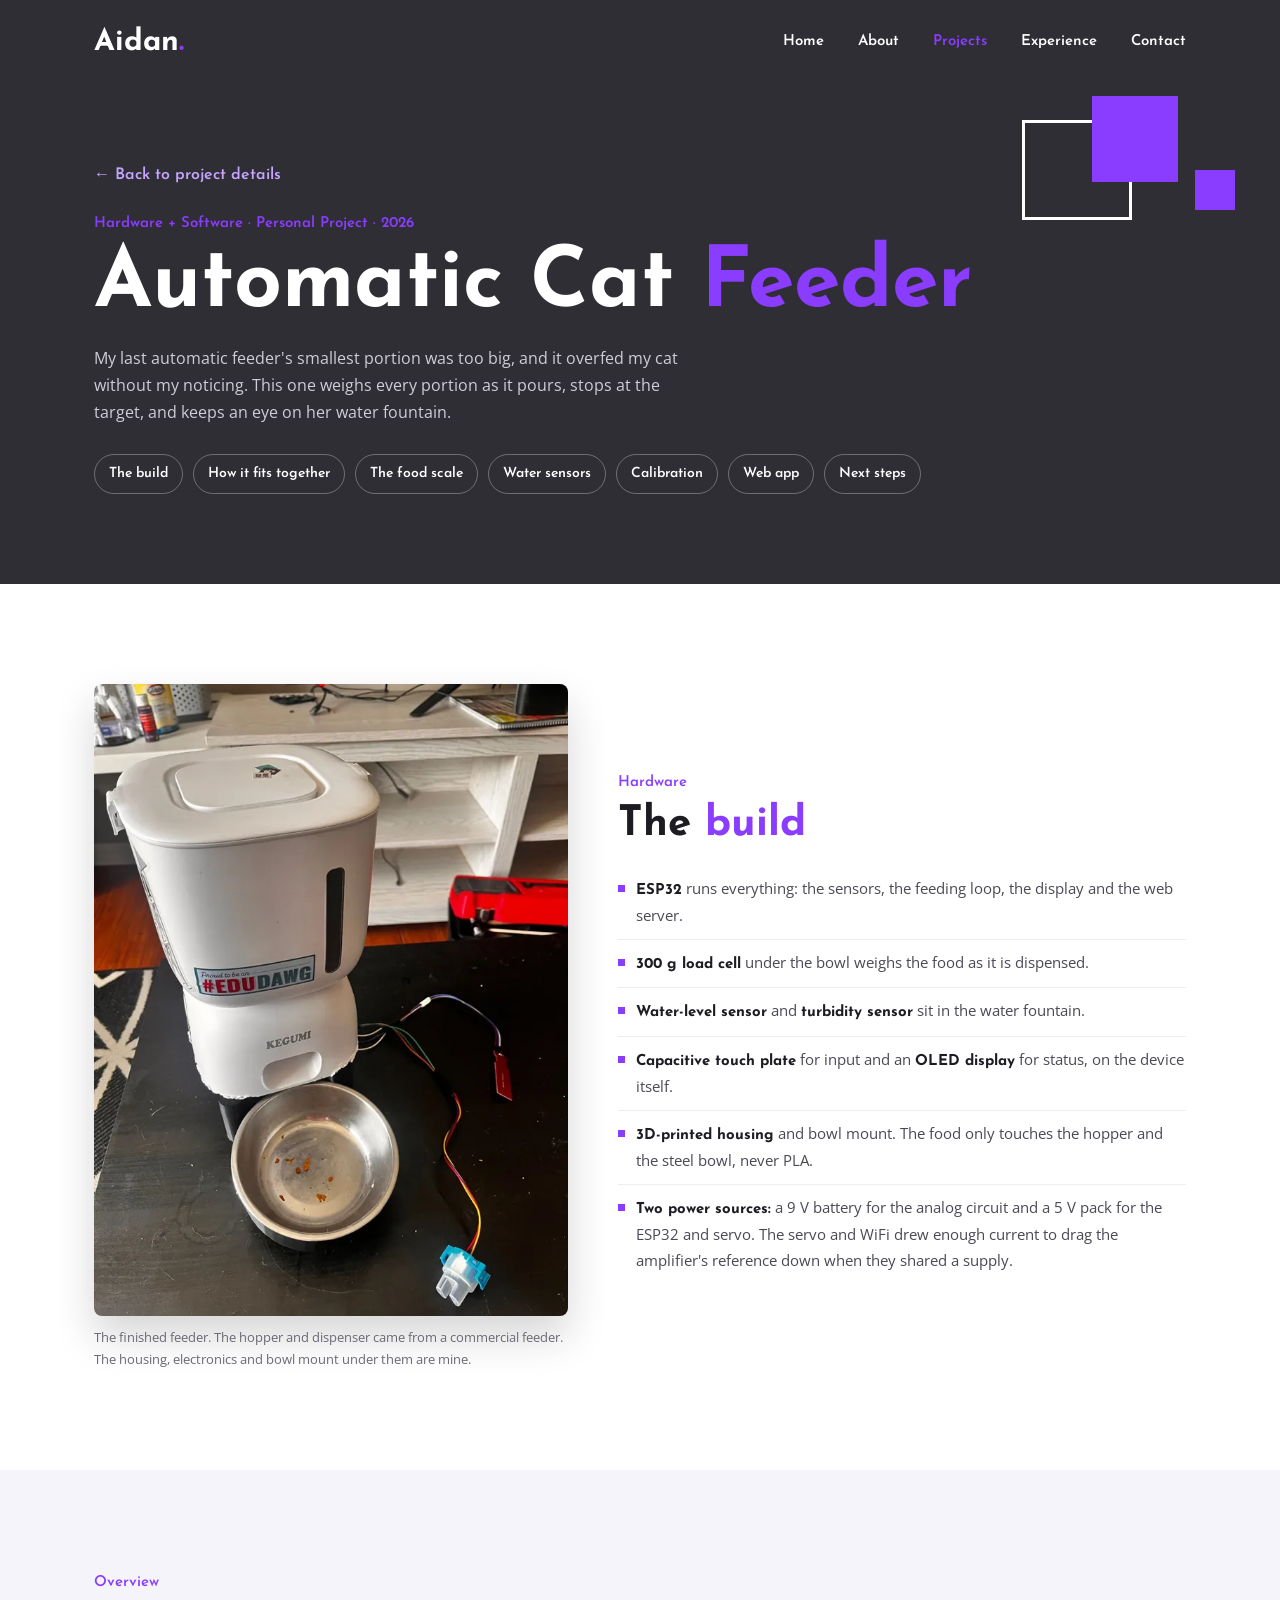
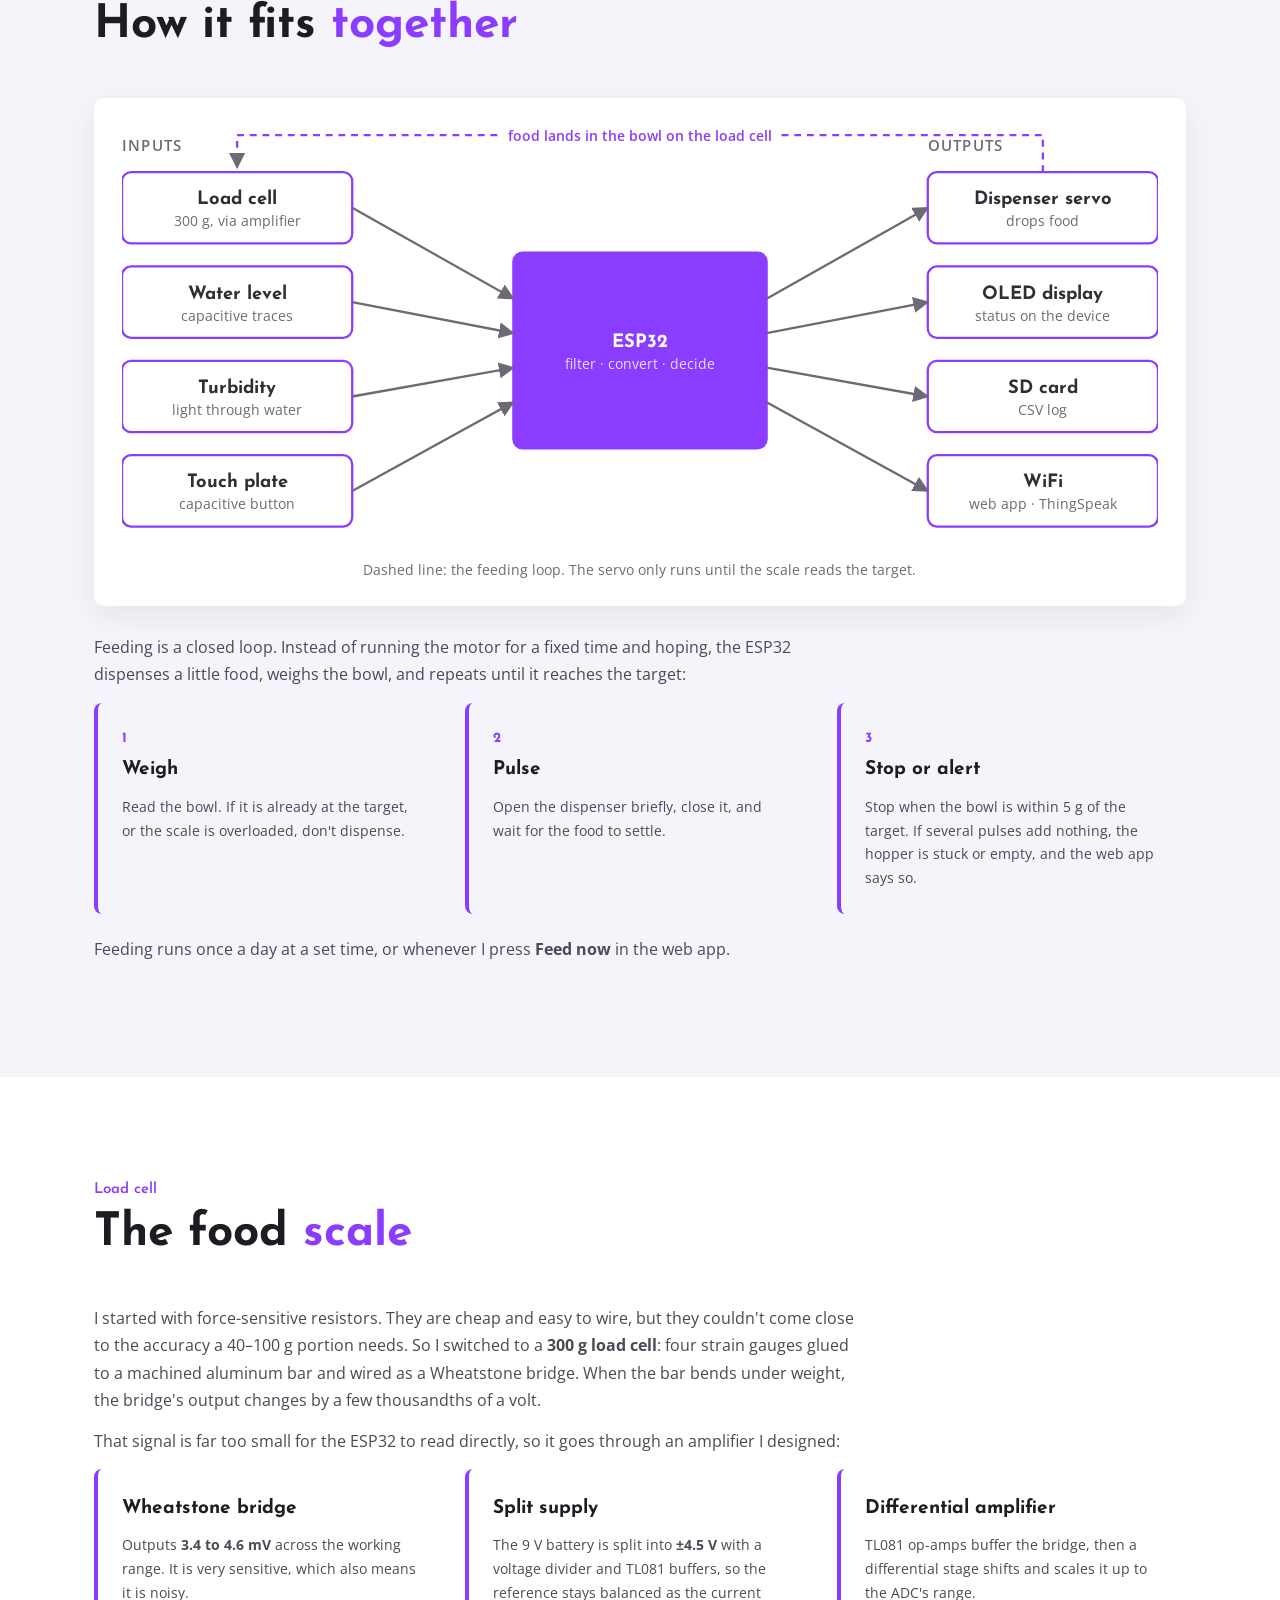
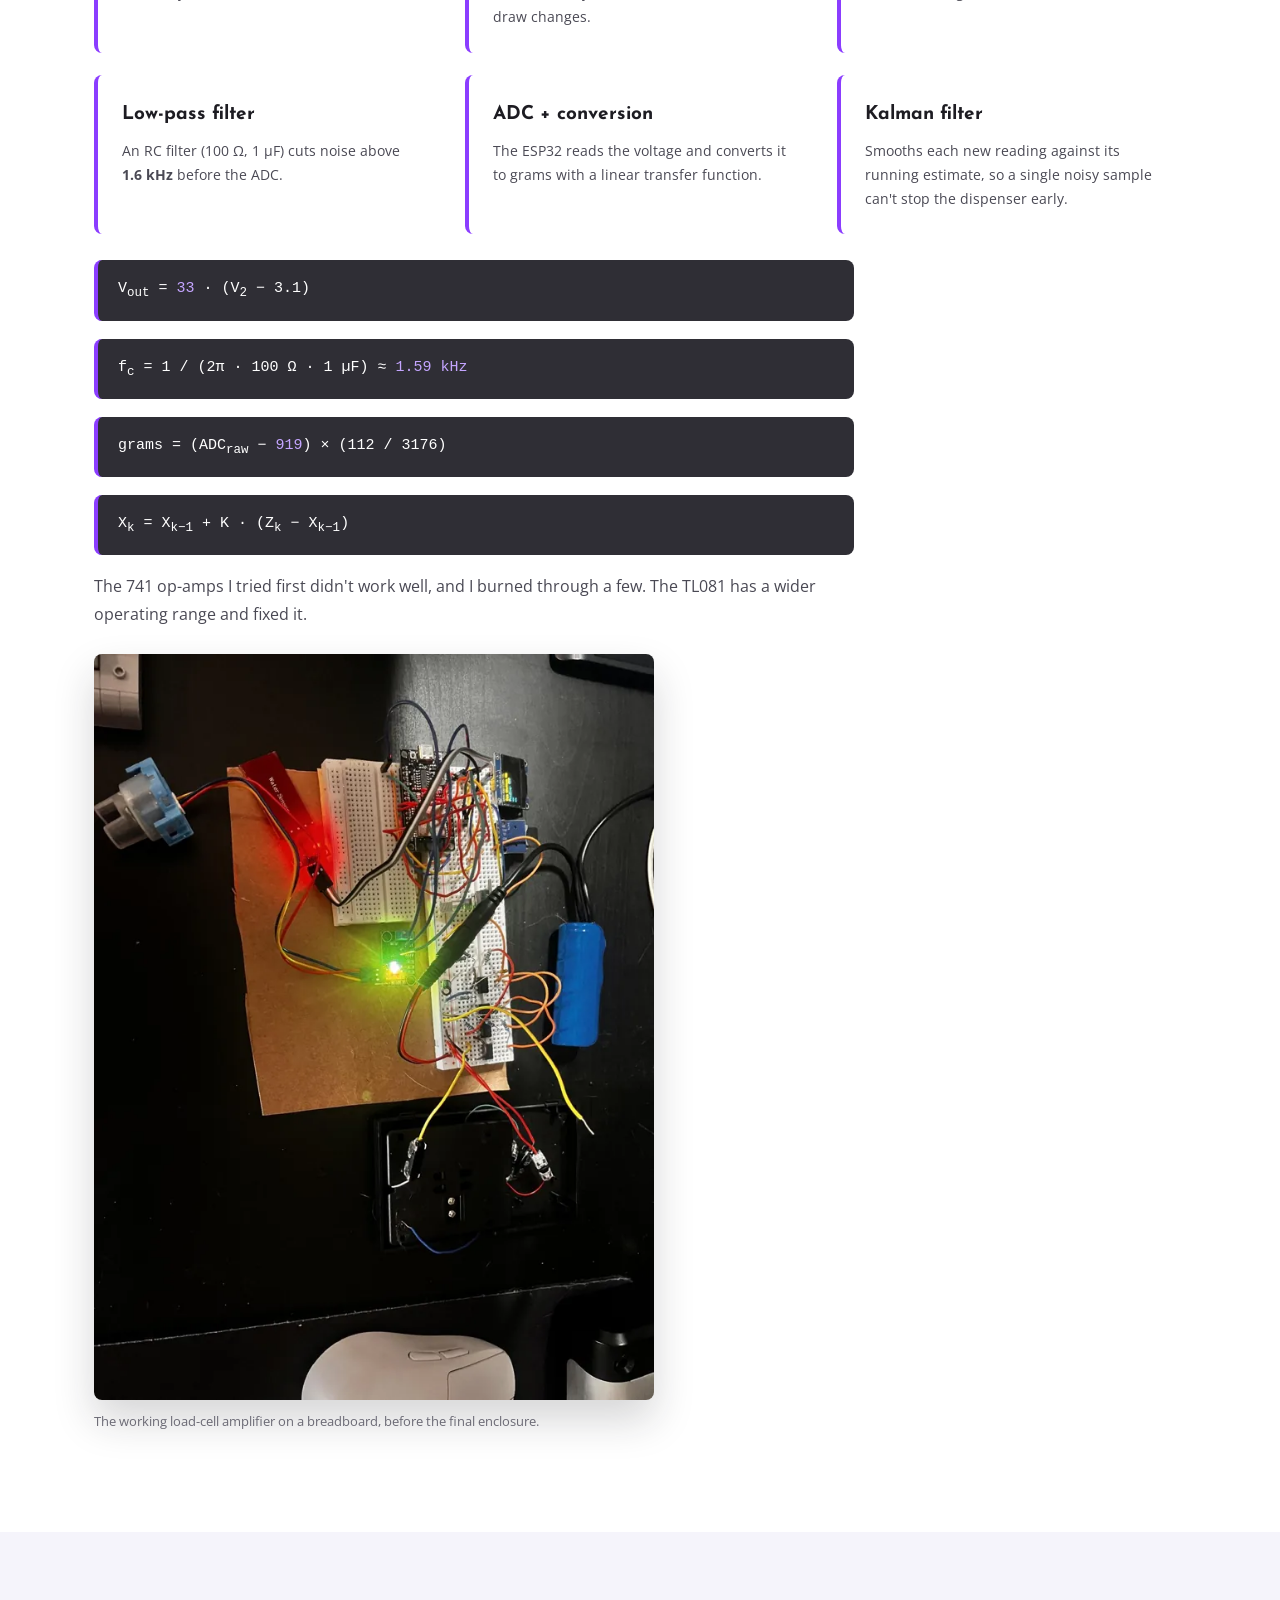
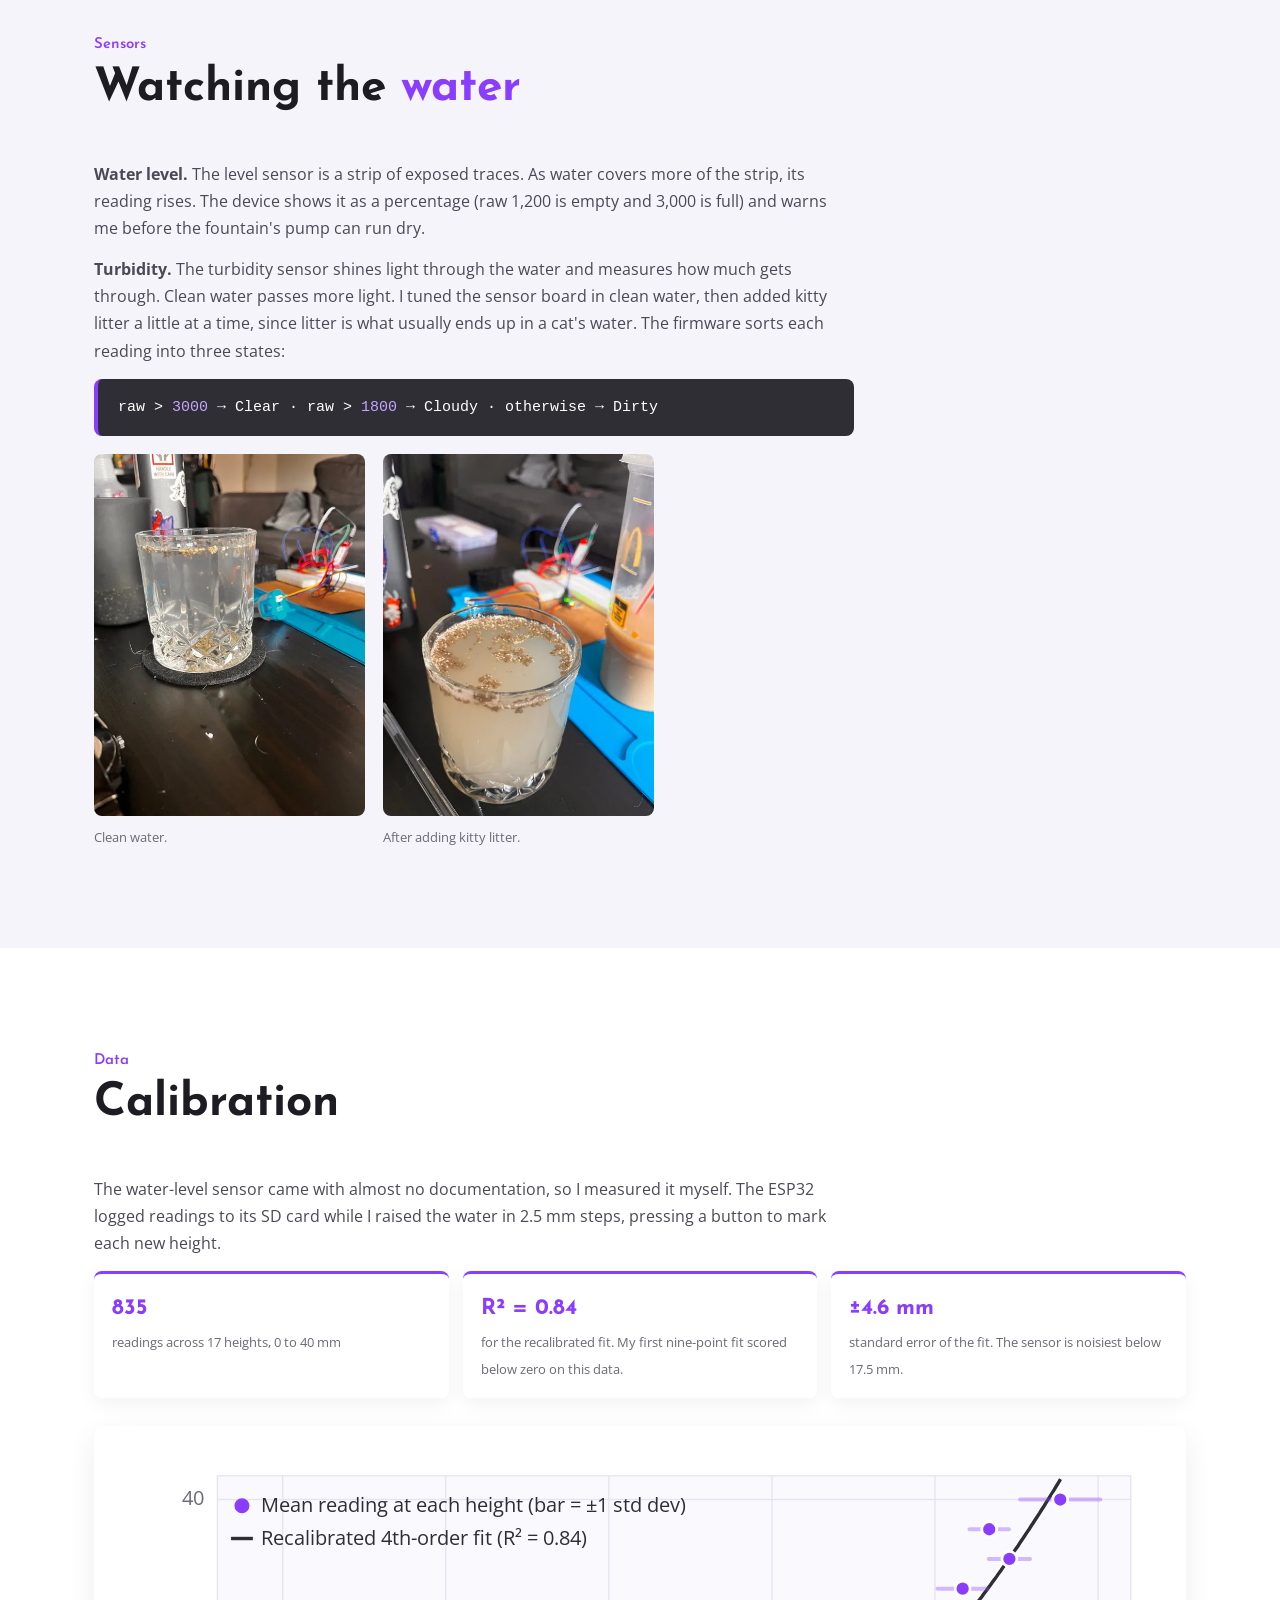
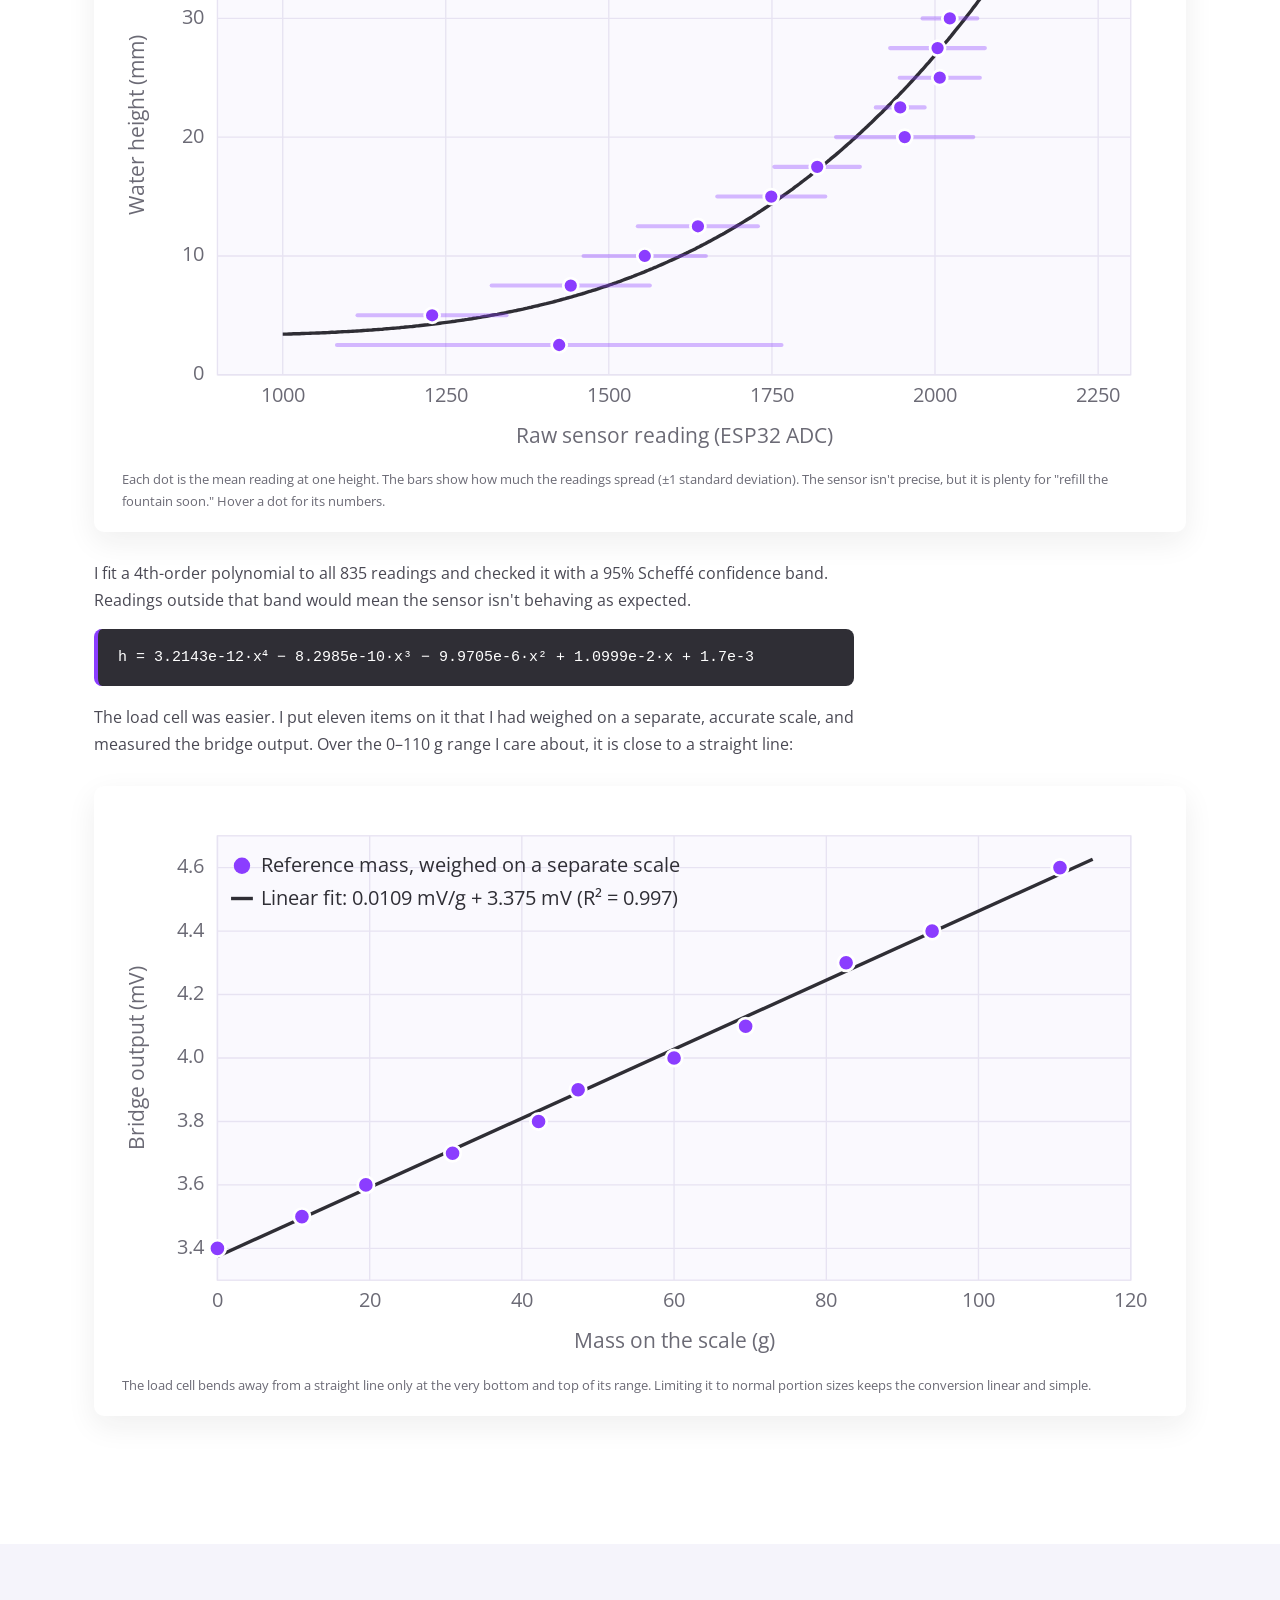
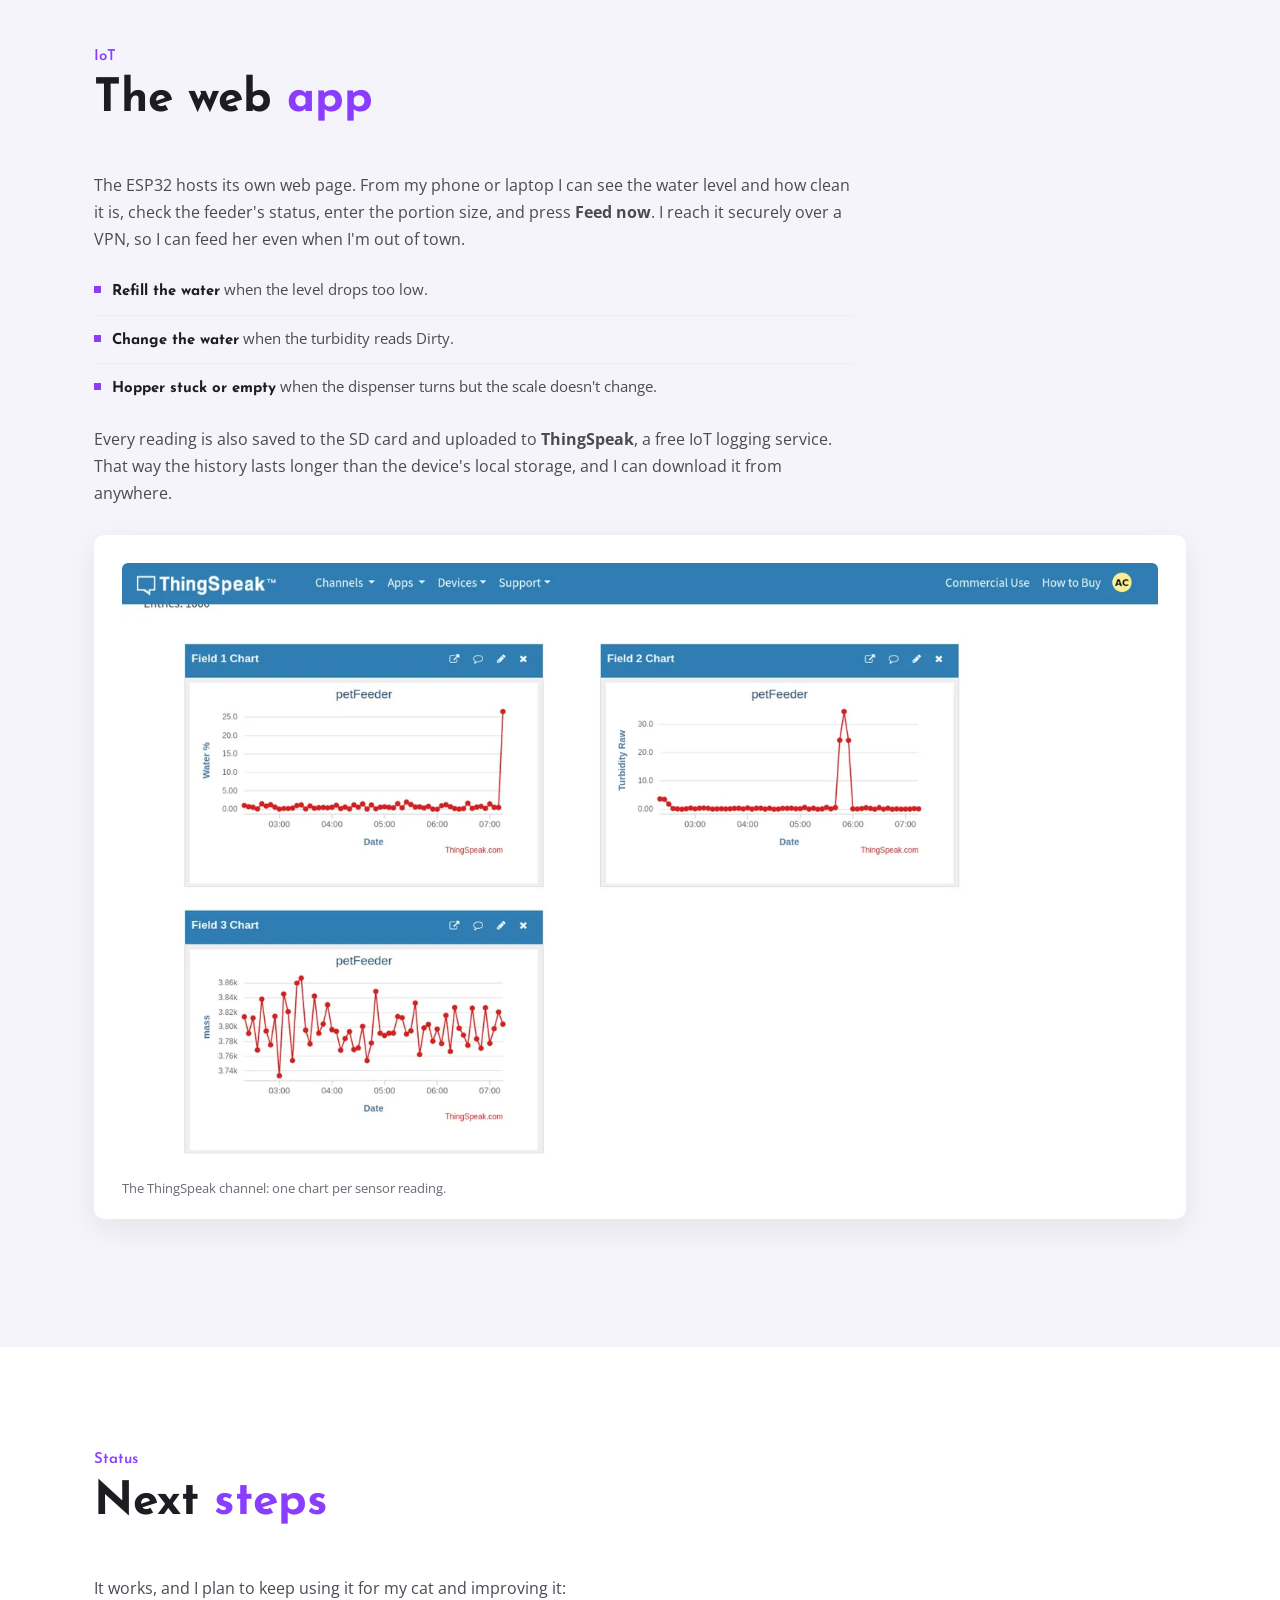
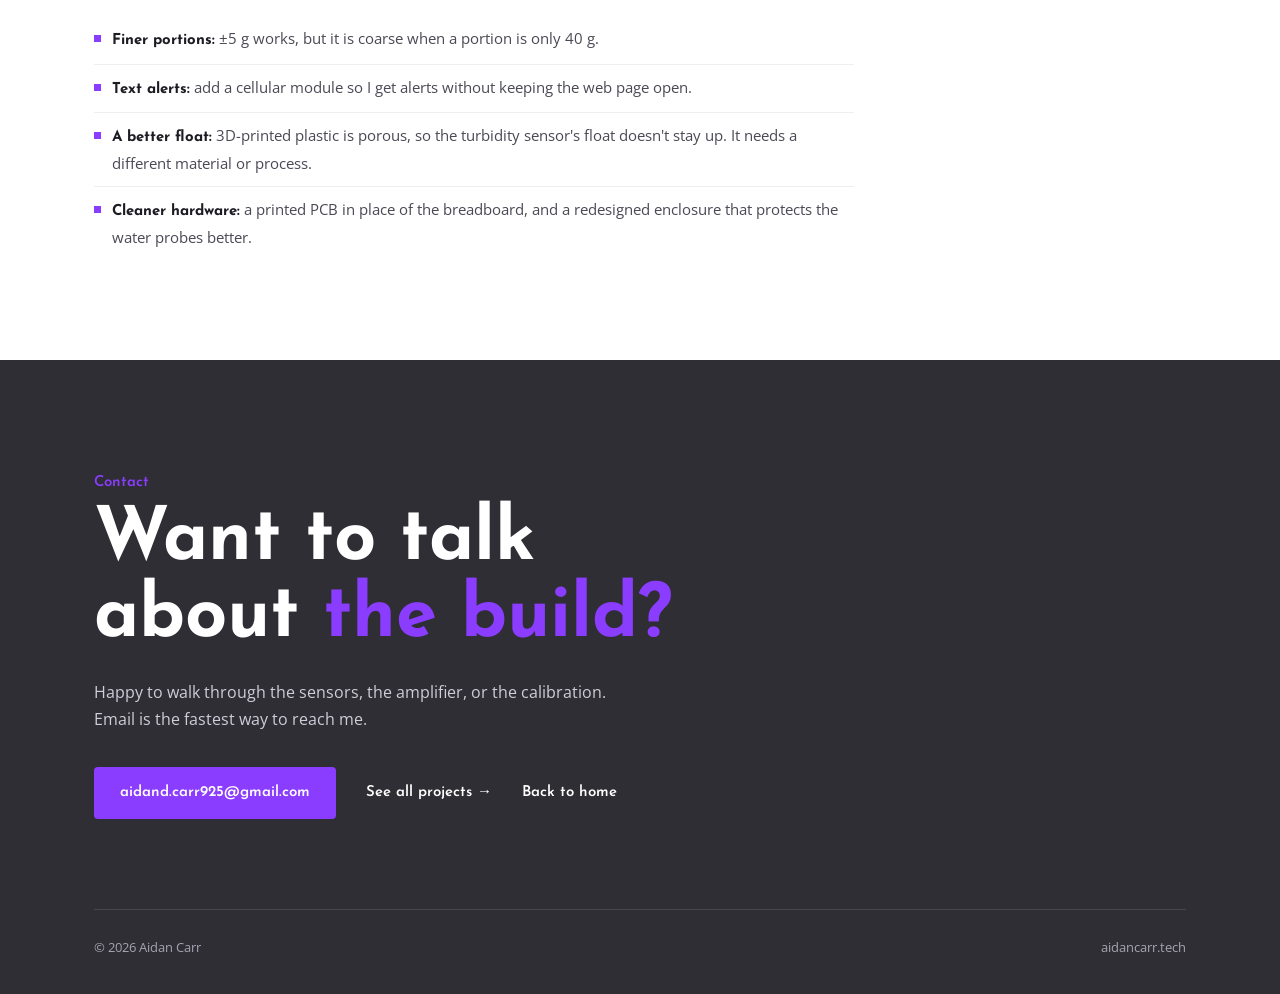
==== commit 51854340: "Present the cat feeder as a personal project Co-Authored-By: Claude Opus 5.5 <noreply@anthropic.com>" ====
--- a/cat-feeder.html
+++ b/cat-feeder.html
@@ -61,7 +61,7 @@
 <div class="pf"></div><div class="sq p1"></div><div class="sq p2"></div>
 <div class="wrap">
 <a class="back" href="projects.html#cat-feeder">← Back to project details</a>
-<span class="eyebrow">Hardware + Software · ELEE 4230 Sensors and Transducers · 2026</span>
+<span class="eyebrow">Hardware + Software · Personal Project · 2026</span>
 <h1>Automatic Cat <span>Feeder</span></h1>
 <p>My last automatic feeder's smallest portion was too big, and it overfed my cat without my noticing. This one weighs every portion as it pours, stops at the target, and keeps an eye on her water fountain.</p>
 <div class="jump"><a href="#build">The build</a><a href="#system">How it fits together</a><a href="#scale">The food scale</a><a href="#water">Water sensors</a><a href="#calibration">Calibration</a><a href="#web">Web app</a><a href="#next">Next steps</a></div>
@@ -123,7 +123,7 @@
 </div></section>
 
 <section class="sec alt" id="scale"><div class="wrap">
-<div class="sec-head"><span class="eyebrow">Raw sensor</span><h2>The food <span class="purple">scale</span></h2></div>
+<div class="sec-head"><span class="eyebrow">Load cell</span><h2>The food <span class="purple">scale</span></h2></div>
 <div class="prose">
 <p>I started with force-sensitive resistors. They are cheap and easy to wire, but they couldn't come close to the accuracy a 40–100 g portion needs. So I switched to a <b>300 g load cell</b>: four strain gauges glued to a machined aluminum bar and wired as a Wheatstone bridge. When the bar bends under weight, the bridge's output changes by a few thousandths of a volt.</p>
 <p>That signal is far too small for the ESP32 to read directly, so it goes through an amplifier I designed:</p>
@@ -150,7 +150,7 @@
 </div></section>
 
 <section class="sec" id="water"><div class="wrap">
-<div class="sec-head"><span class="eyebrow">Pre-packaged sensors</span><h2>Watching the <span class="purple">water</span></h2></div>
+<div class="sec-head"><span class="eyebrow">Sensors</span><h2>Watching the <span class="purple">water</span></h2></div>
 <div class="prose">
 <p><b>Water level.</b> The level sensor is a strip of exposed traces. As water covers more of the strip, its reading rises. The device shows it as a percentage (raw 1,200 is empty and 3,000 is full) and warns me before the fountain's pump can run dry.</p>
 <p><b>Turbidity.</b> The turbidity sensor shines light through the water and measures how much gets through. Clean water passes more light. I tuned the sensor board in clean water, then added kitty litter a little at a time, since litter is what usually ends up in a cat's water. The firmware sorts each reading into three states:</p>
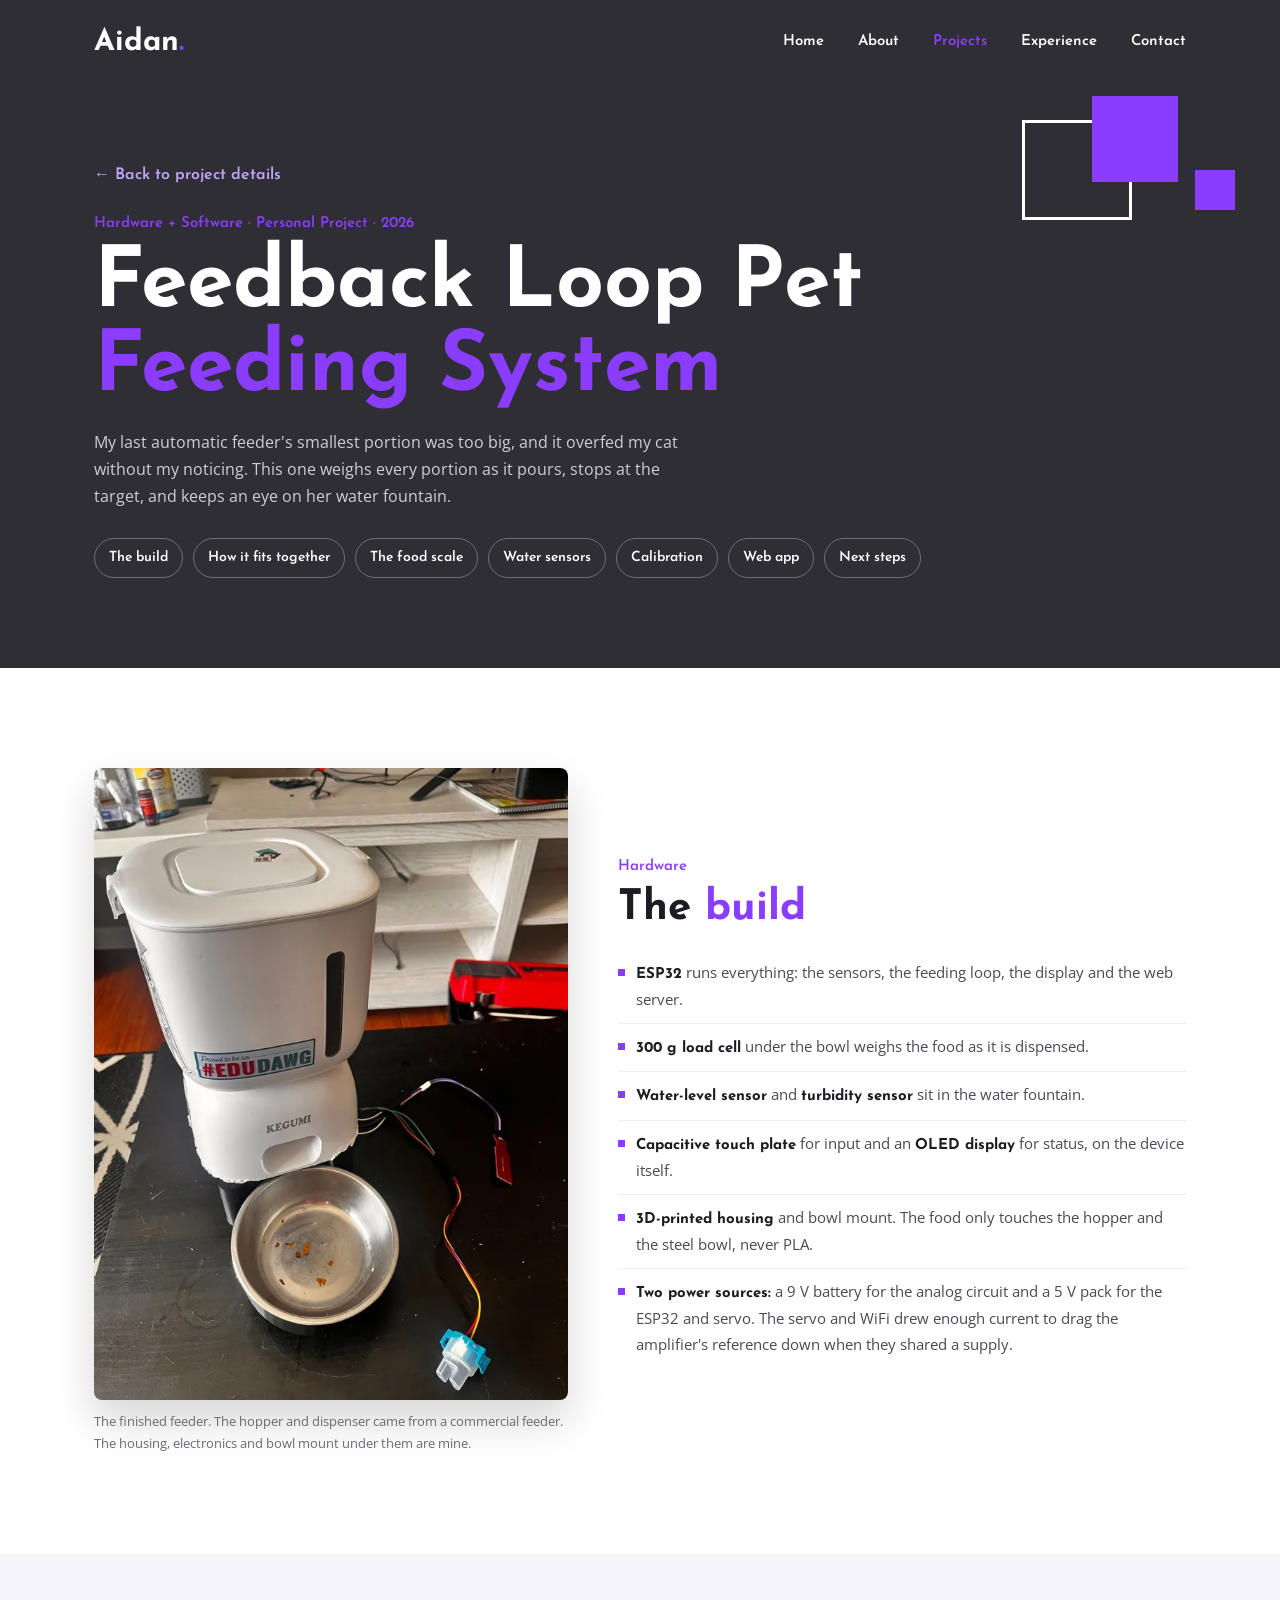
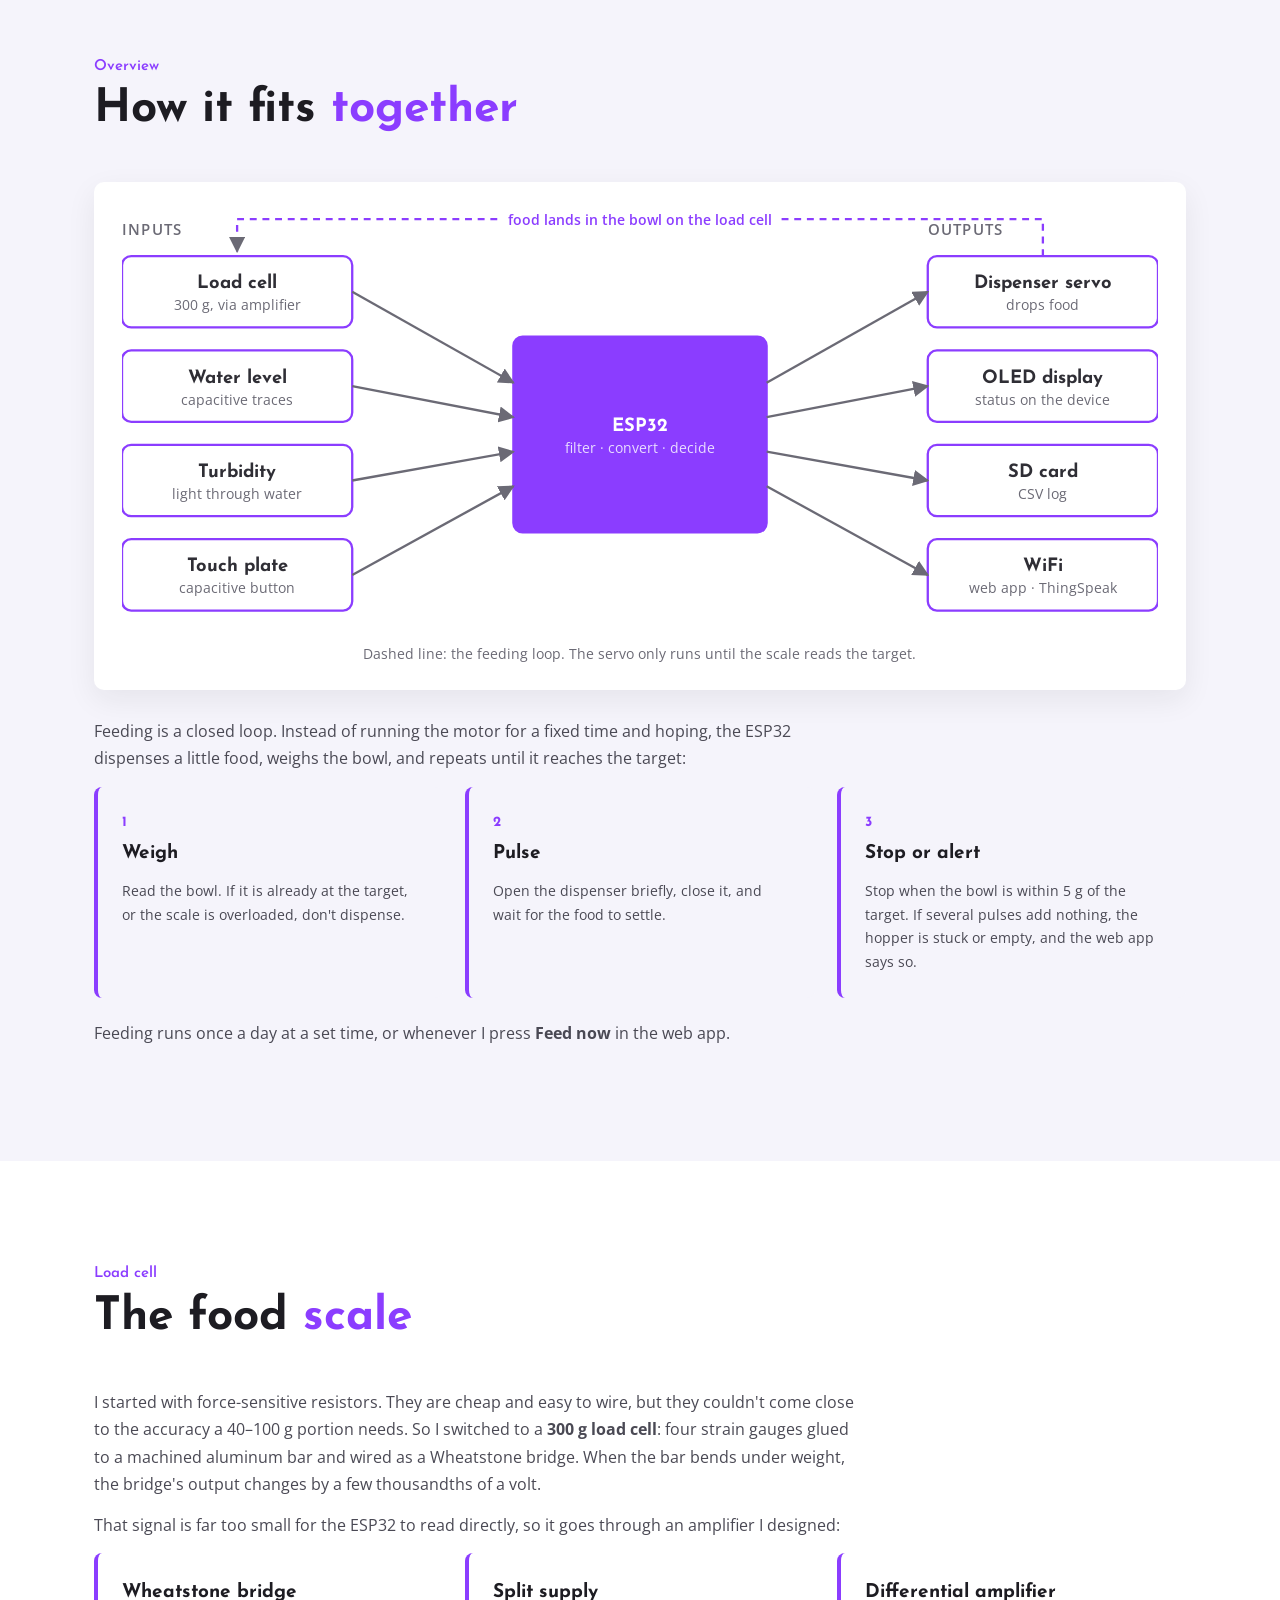
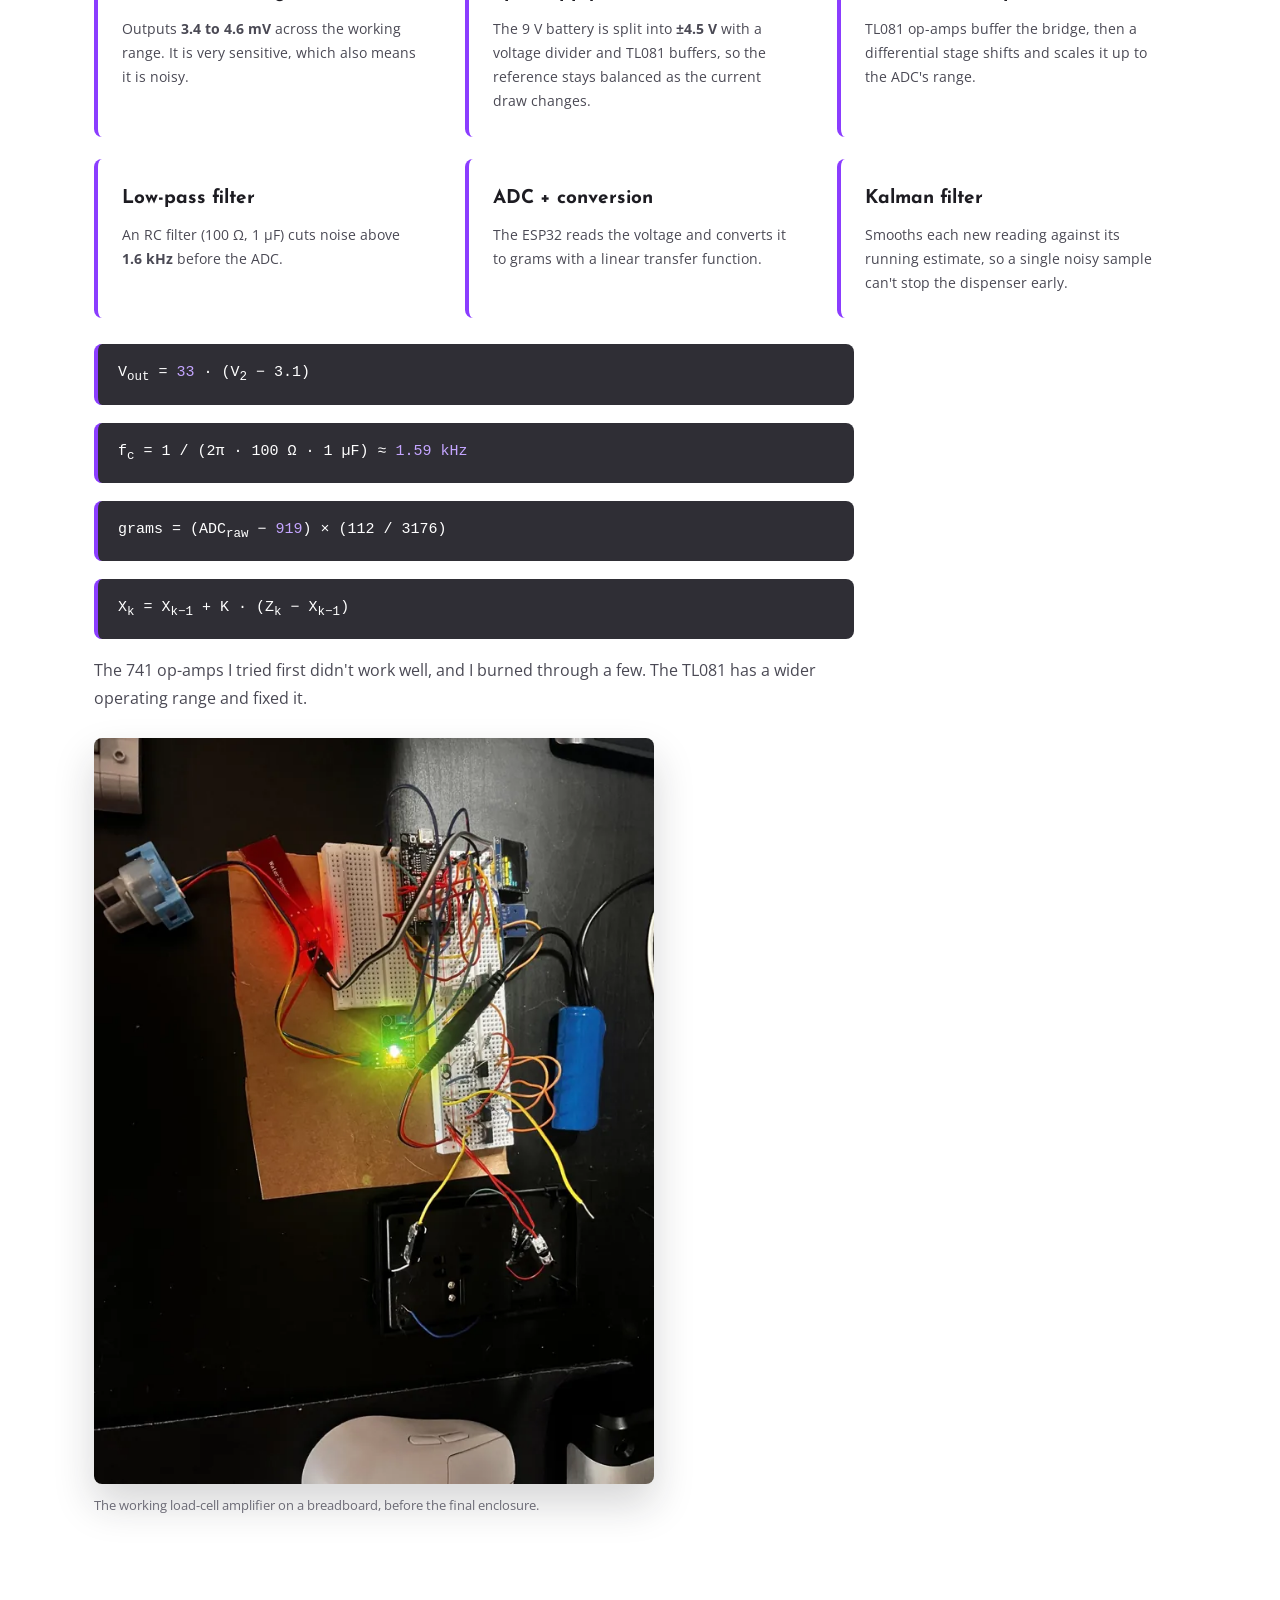
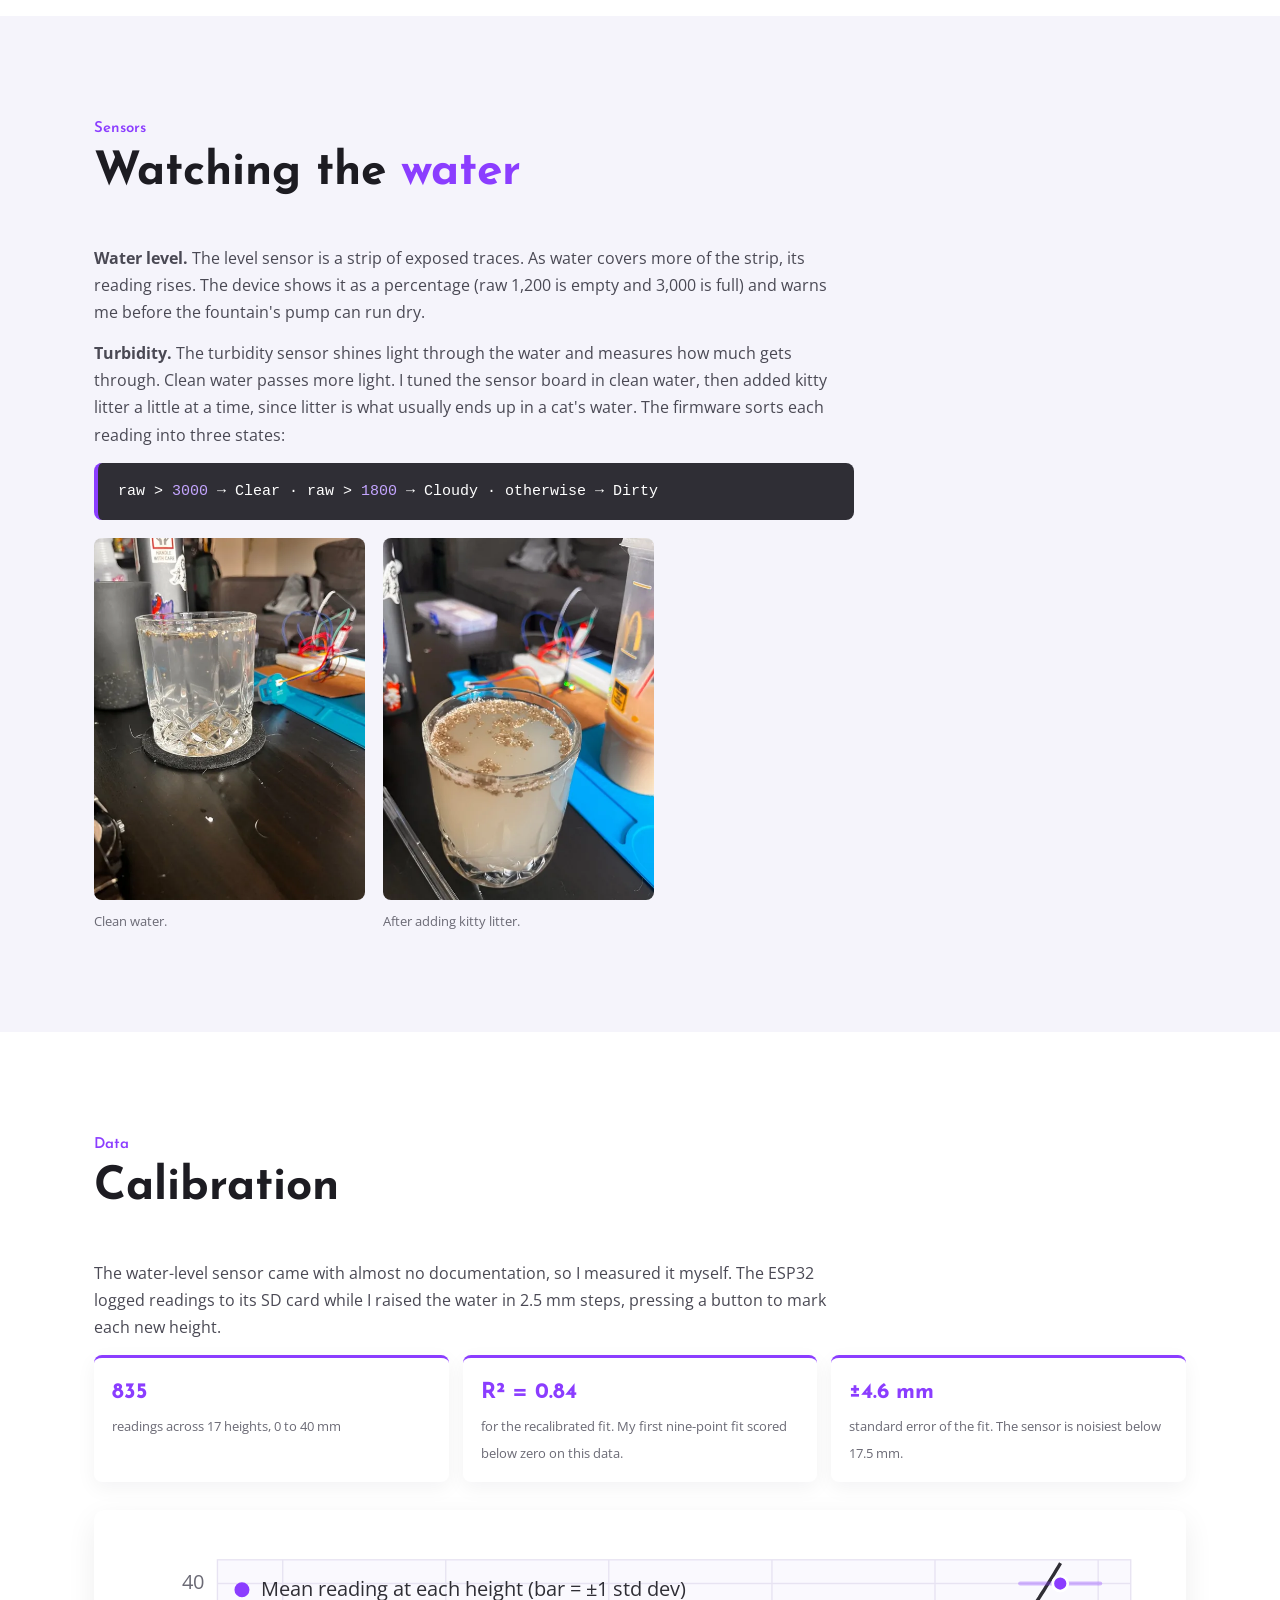
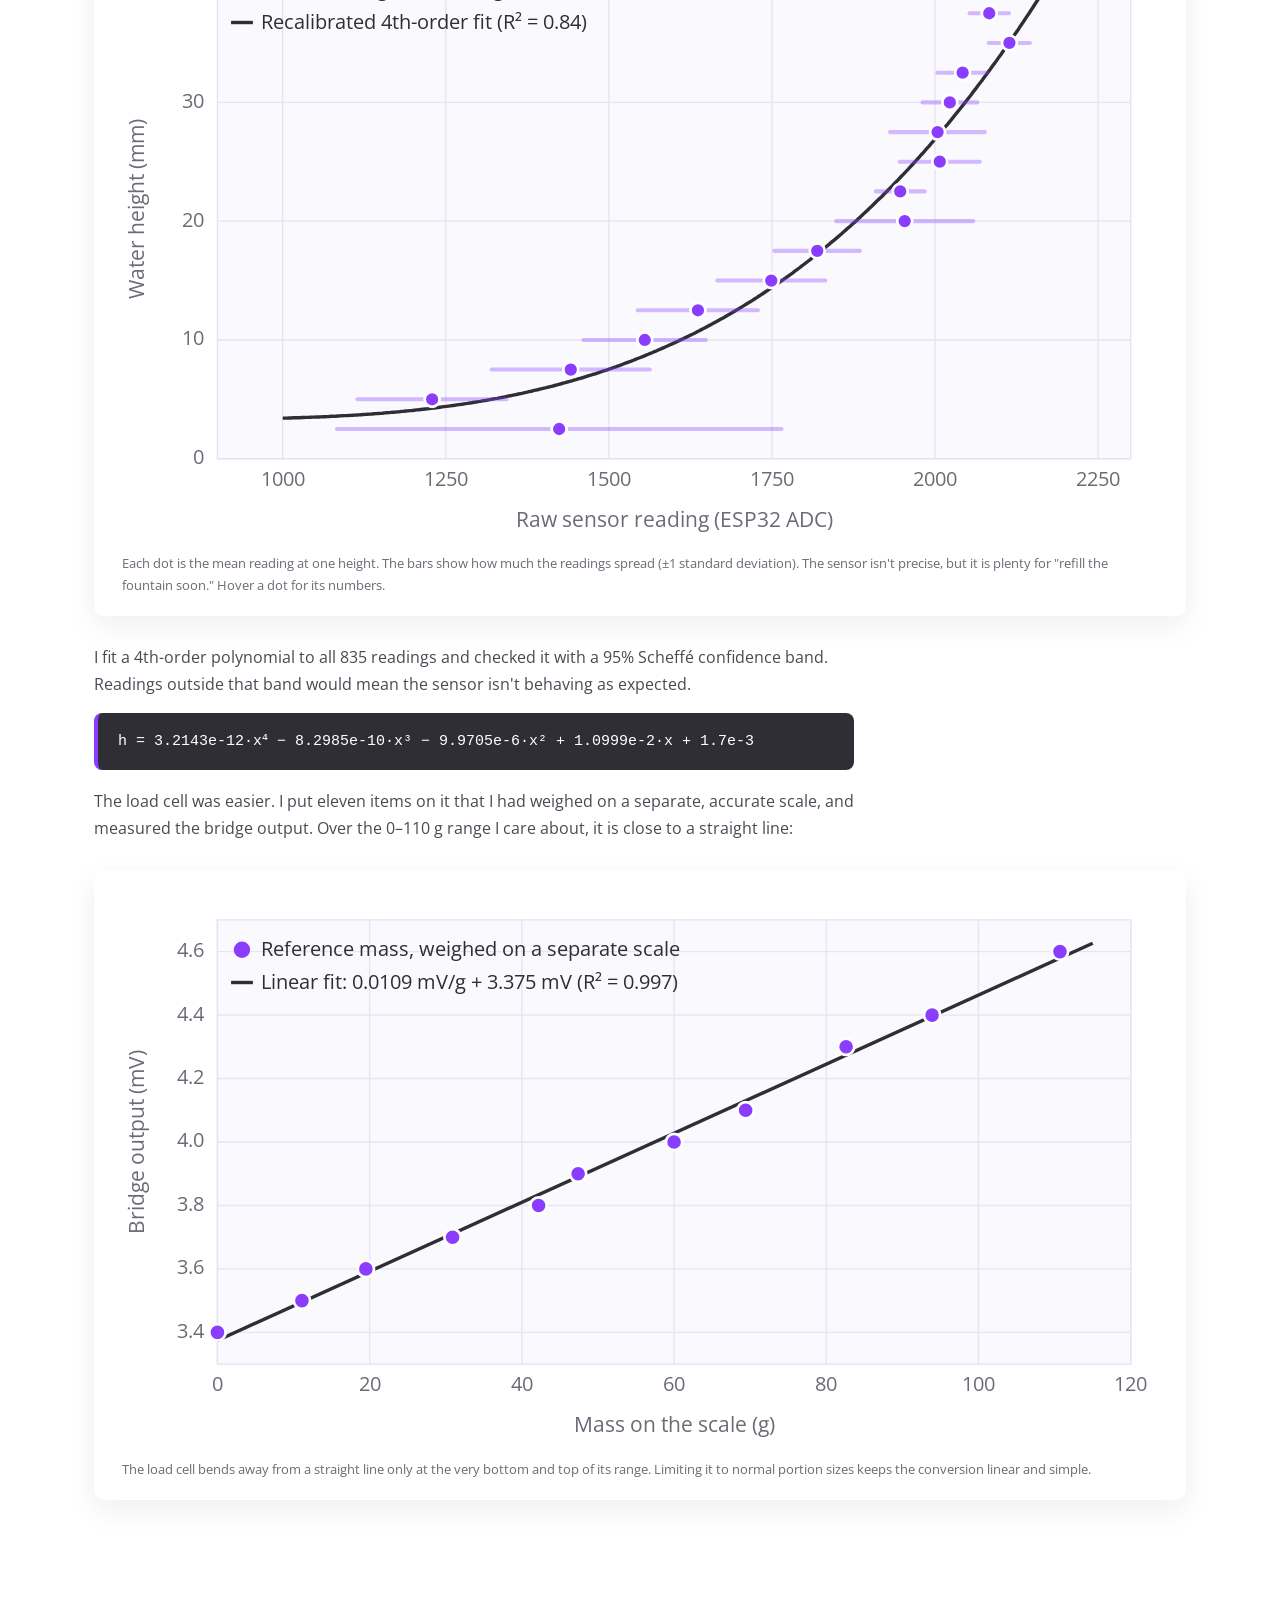
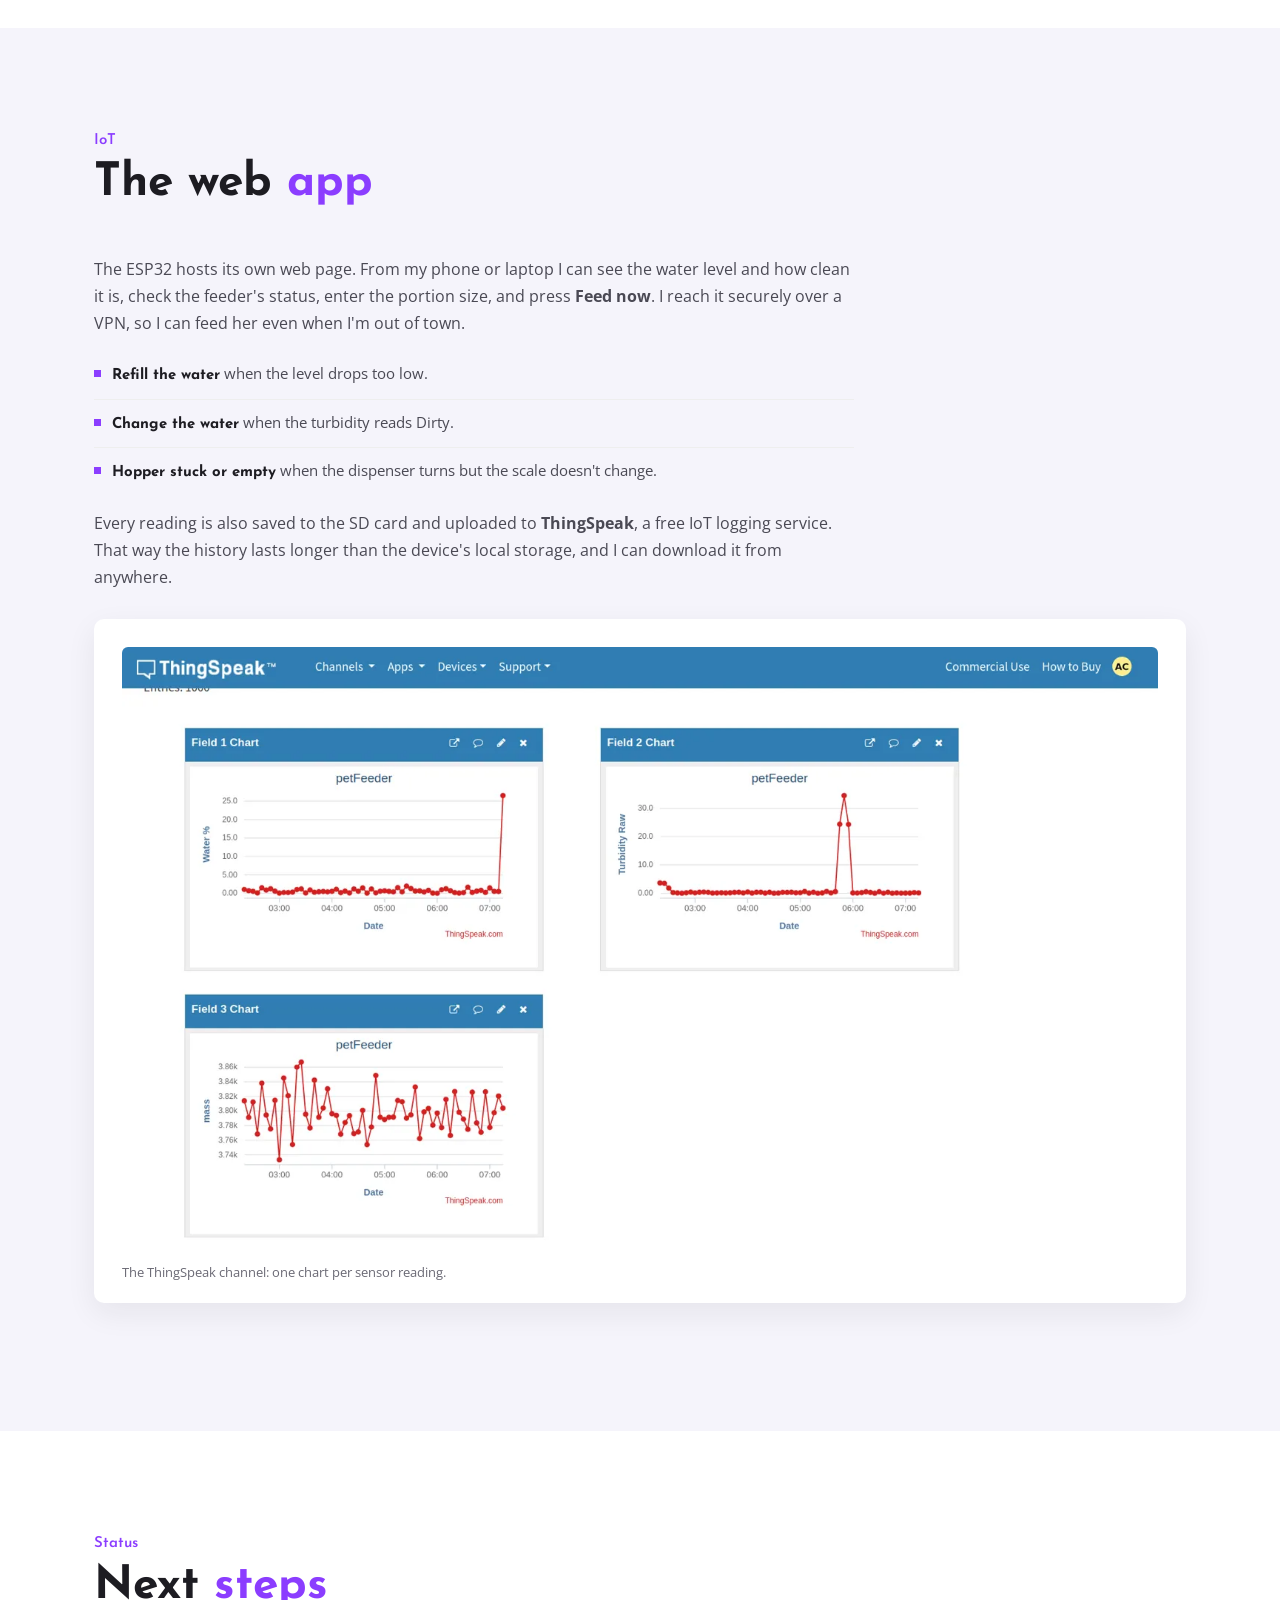
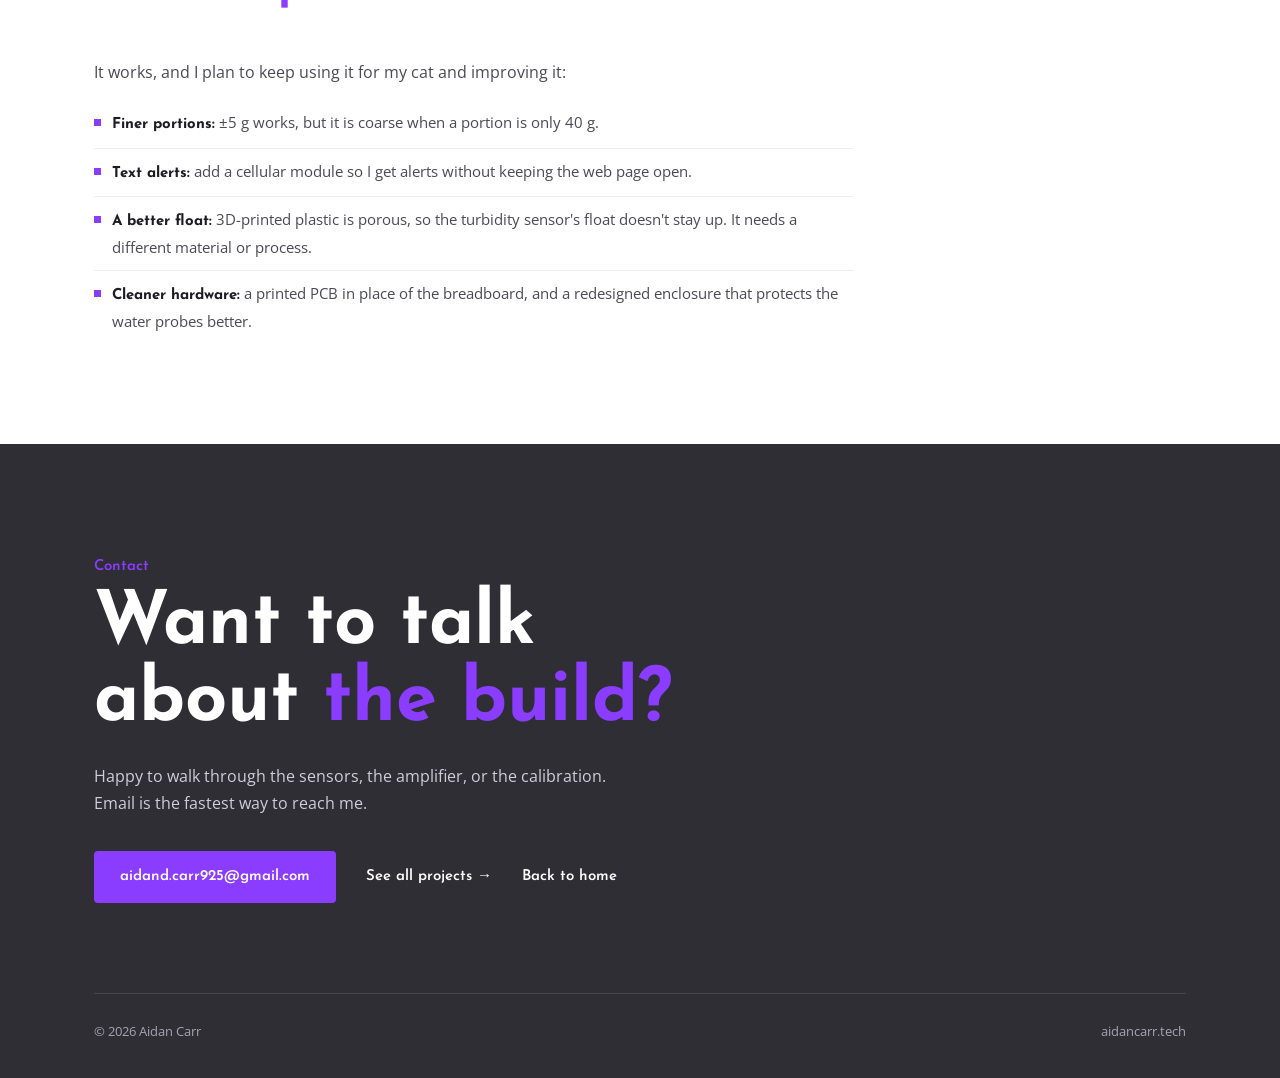
==== commit 04b67221: "Rename cat feeder to Feedback Loop Pet Feeding System to match resume" ====
--- a/cat-feeder.html
+++ b/cat-feeder.html
@@ -3,8 +3,8 @@
 <head>
 <meta charset="utf-8">
 <meta name="viewport" content="width=device-width, initial-scale=1">
-<title>Automatic Cat Feeder | Aidan Carr</title>
-<meta name="description" content="How Aidan Carr's ESP32 cat feeder weighs every portion with a load cell, monitors water level and turbidity, and serves a web app for remote feeding.">
+<title>Feedback Loop Pet Feeding System | Aidan Carr</title>
+<meta name="description" content="How Aidan Carr's ESP32 Feedback Loop Pet Feeding System weighs every portion with a load cell, monitors water level and turbidity, and serves a web app for remote feeding.">
 <link rel="preconnect" href="https://fonts.googleapis.com">
 <link rel="preconnect" href="https://fonts.gstatic.com" crossorigin>
 <link href="https://fonts.googleapis.com/css2?family=Josefin+Sans:wght@400;600;700&family=Open+Sans:wght@400;600&display=swap" rel="stylesheet">
@@ -62,7 +62,7 @@
 <div class="wrap">
 <a class="back" href="projects.html#cat-feeder">← Back to project details</a>
 <span class="eyebrow">Hardware + Software · Personal Project · 2026</span>
-<h1>Automatic Cat <span>Feeder</span></h1>
+<h1>Feedback Loop Pet <span>Feeding System</span></h1>
 <p>My last automatic feeder's smallest portion was too big, and it overfed my cat without my noticing. This one weighs every portion as it pours, stops at the target, and keeps an eye on her water fountain.</p>
 <div class="jump"><a href="#build">The build</a><a href="#system">How it fits together</a><a href="#scale">The food scale</a><a href="#water">Water sensors</a><a href="#calibration">Calibration</a><a href="#web">Web app</a><a href="#next">Next steps</a></div>
 </div>
